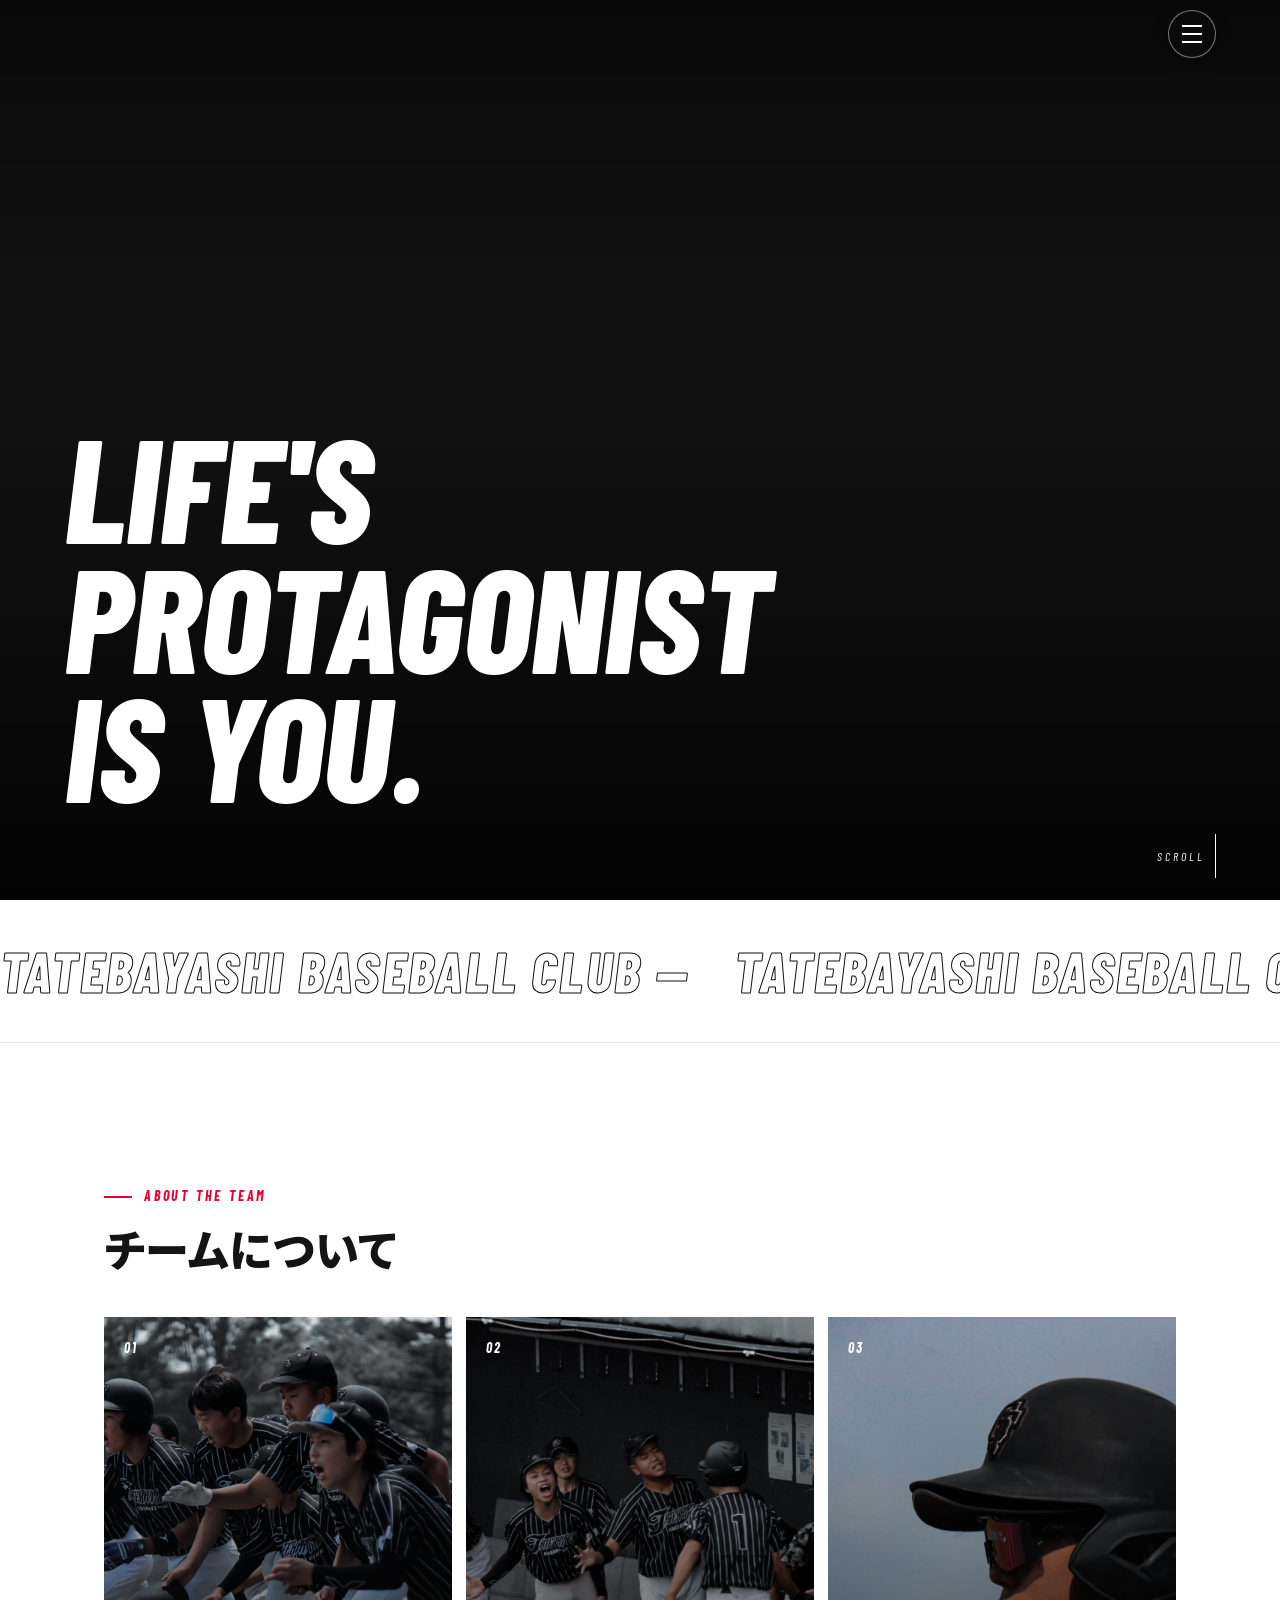
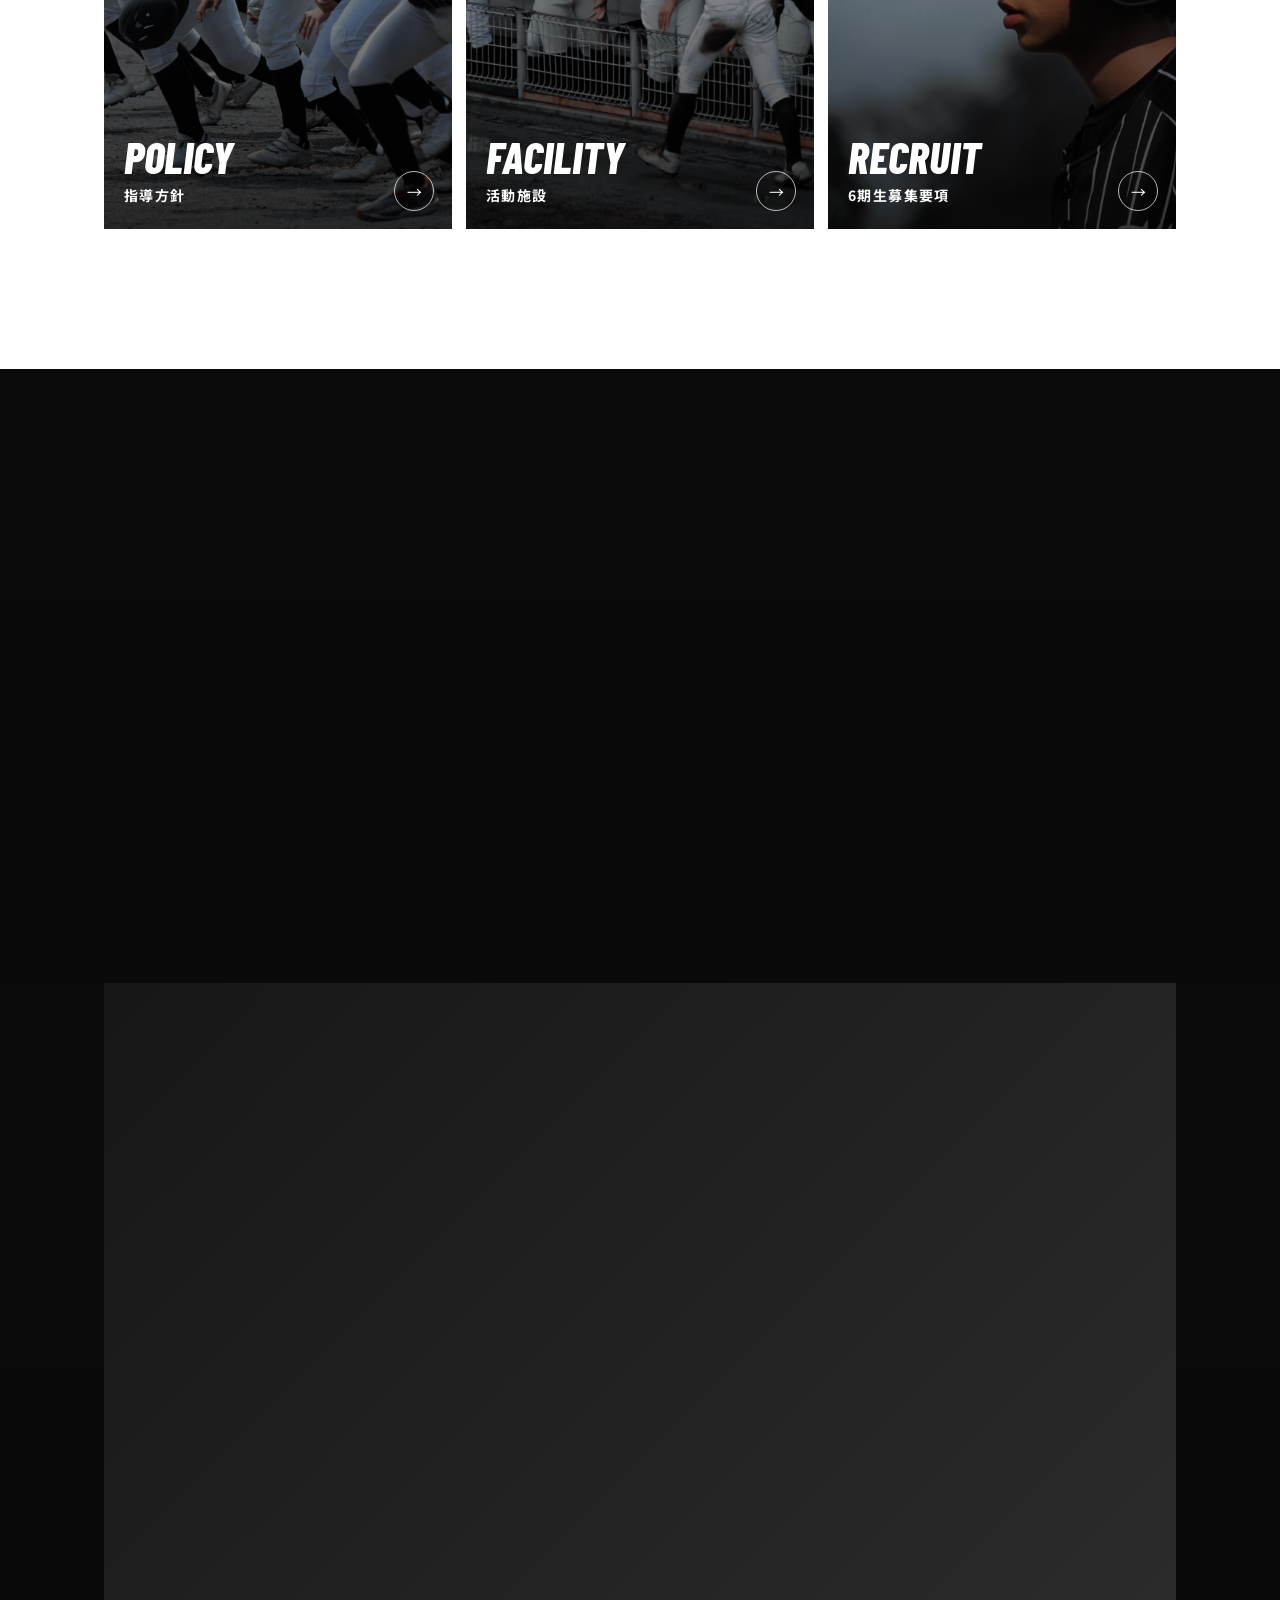
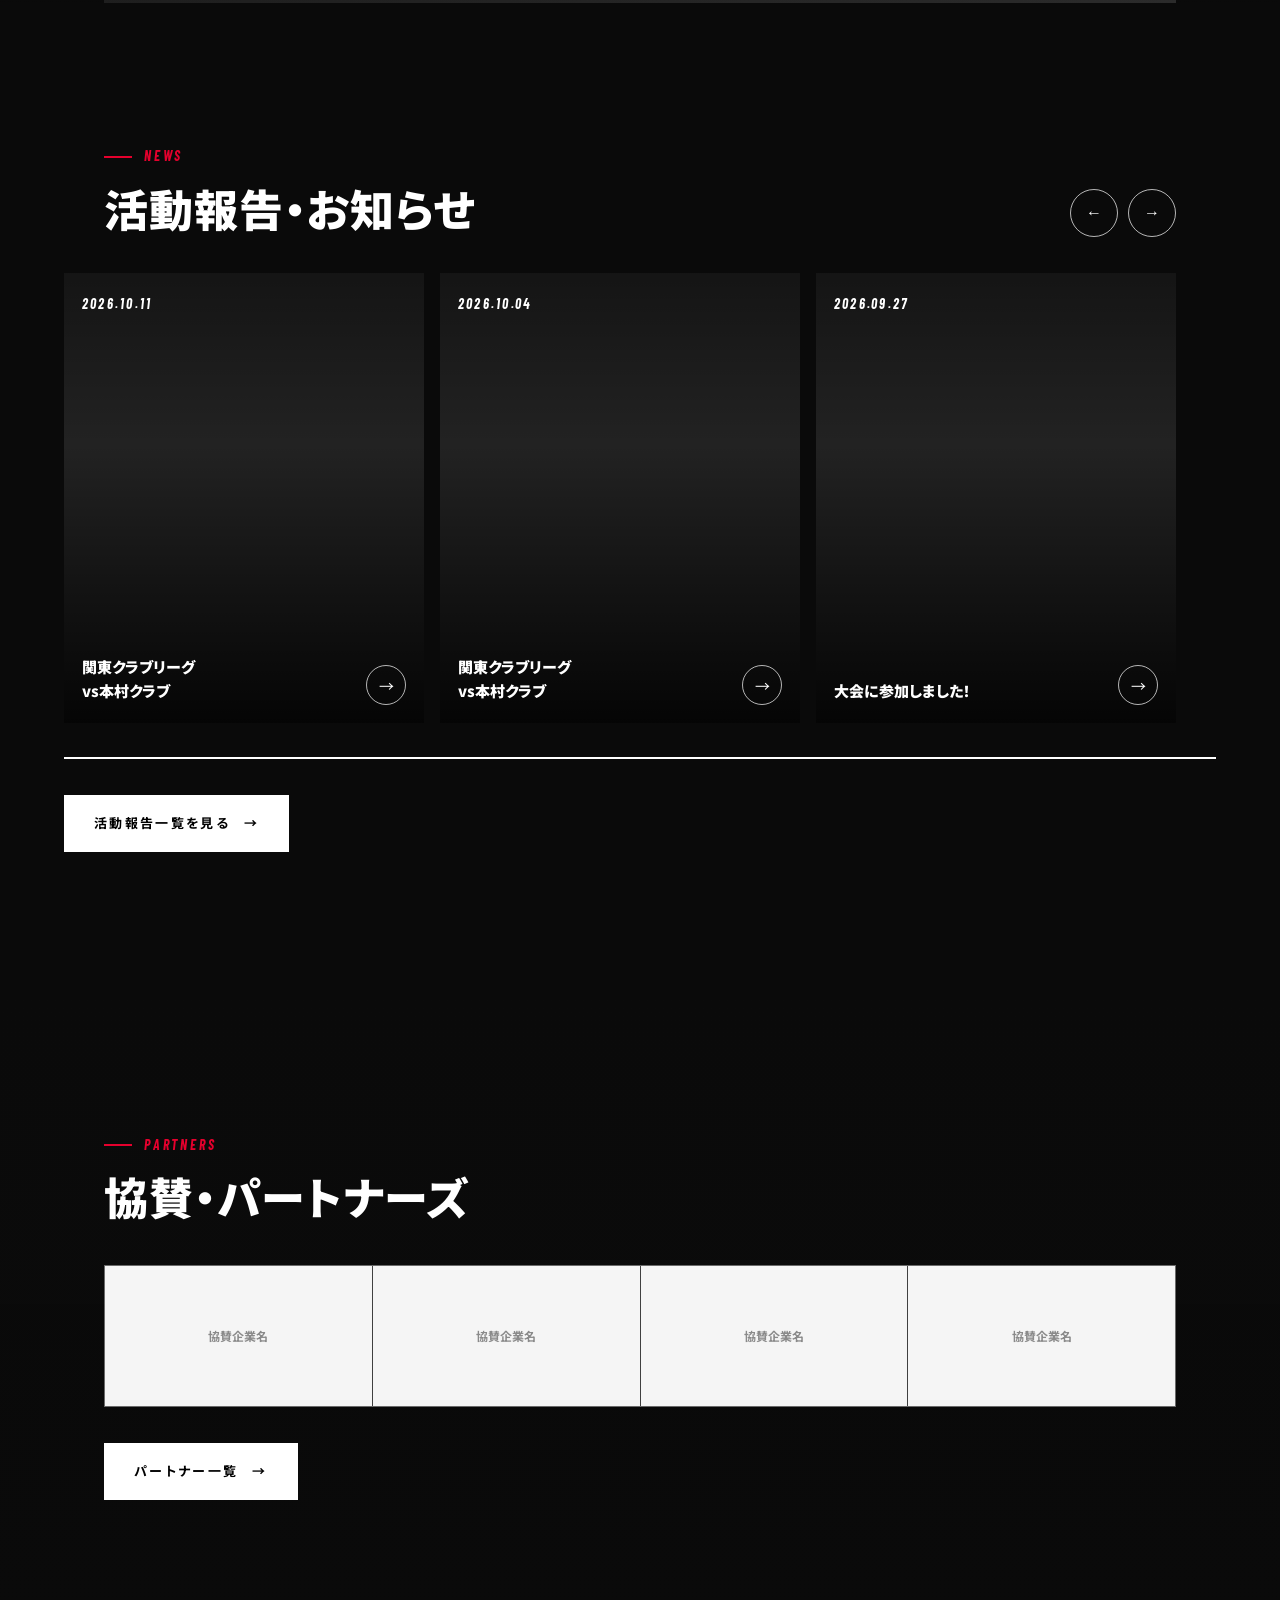
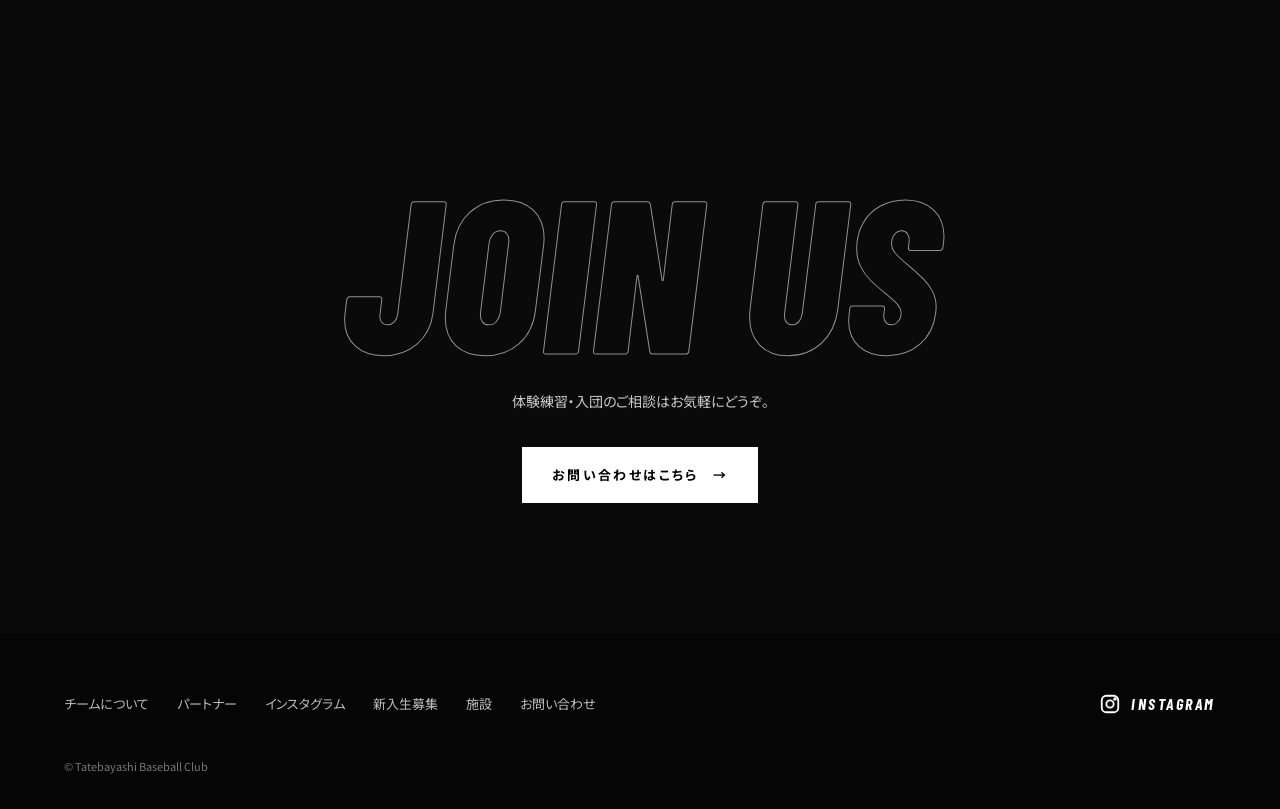
==== index.html @ 41e8b463 "Add files via upload" ====
<!DOCTYPE html>
<html lang="ja"><head><meta charset="UTF-8"><meta name="viewport" content="width=device-width, initial-scale=1, viewport-fit=cover">
<title>館林ベースボールクラブ | 中学軟式野球クラブチーム</title><meta name="theme-color" content="#0a0a0a">
<meta name="description" content="館林ベースボールクラブ公式サイト。野球を通じて、これからの人生の糧となる経験を。">
<script>document.documentElement.className='js'</script><link rel="stylesheet" href="style.css"></head>
<body class="top">
<section class="hero">
  <video autoplay muted loop playsinline preload="auto" poster="assets/hero-poster.jpg"><source src="assets/hero.mp4" type="video/mp4"></video>
  <img class="hero-logo" src="assets/logo-white.png" alt="館林ベースボールクラブ" onerror="this.remove()">
  <div class="hero-copy"><h2 class="en" aria-label="Life's protagonist is you."><span><i style="--i:0">Life's</i></span><span><i style="--i:1">Protagonist</i></span><span><i style="--i:2">is you.</i></span></h2></div>
  <div class="scroll" aria-hidden="true">SCROLL</div>
</section>
<div class="marquee" aria-hidden="true"><div><span>Tatebayashi Baseball Club —</span><span>Tatebayashi Baseball Club —</span><span>Tatebayashi Baseball Club —</span><span>Tatebayashi Baseball Club —</span></div></div>

<section id="about" class="about"><div class="wrap">
  <div class="rv"><span class="eyebrow">About the team</span><h2 class="h2">チームについて</h2></div>
  <div class="cards3">
    <a class="tile rv" href="policy.html"><img src="assets/about-policy.jpg" alt="" onerror="this.remove()"><span class="no">01</span><span class="tx"><b>Policy</b><span>指導方針</span></span><span class="go"></span></a>
    <a class="tile rv" href="facility.html"><img src="assets/about-facility.jpg" alt="" onerror="this.remove()"><span class="no">02</span><span class="tx"><b>Facility</b><span>活動施設</span></span><span class="go"></span></a>
    <a class="tile rv" href="recruit.html"><img src="assets/about-recruit.jpg" alt="" onerror="this.remove()"><span class="no">03</span><span class="tx"><b>Recruit</b><span>6期生募集要項</span></span><span class="go"></span></a>
  </div>
</div></section>

<section class="message"><div class="wrap">
  <span class="eyebrow rv">Philosophy</span>
  <div class="cols">
    <div class="rv"><h1>人生の主人公は君だ</h1><h2>野球を通じて、これからの<br>人生の糧となる経験を。</h2></div>
    <div class="rv">
      <p>館林ベースボールクラブが大切にしているのは、野球の技術や勝敗だけではありません。</p>
      <p>仲間と挑戦すること。自分で考え、選択すること。好きなことに夢中になること。そして、自分の選択に責任を持ち、行動すること。</p>
      <p>私たちは、野球を通じて得られる一つひとつの経験が、選手たちのこれからの人生を支える力になると考えています。</p>
    </div>
  </div>
  <div class="photo rv"><img src="assets/message.jpg" alt="" onerror="this.remove()"></div>
</div></section>

<section id="news" class="news">
  <div class="wrap"><div class="news-top rv"><div><span class="eyebrow">News</span><h2 class="h2">活動報告・お知らせ</h2></div>
  <div class="arrows"><button class="prev" aria-label="前へ">←</button><button class="next" aria-label="次へ">→</button></div></div></div>
  <ul id="news-list" class="rail" data-limit="8"><li class="loading">読み込み中…</li></ul>
  <div class="progress"><i></i></div>
  <div class="more"><a class="btn white" href="news.html">活動報告一覧を見る</a></div>
</section>

<section id="partners" class="partners"><div class="wrap">
  <div class="rv"><span class="eyebrow">Partners</span><h2 class="h2">協賛・パートナーズ</h2></div>
  <ul id="partner-list" class="plist"></ul>
  <div class="more" style="margin-left:0"><a class="btn white" href="partner.html">パートナー一覧</a></div>
</div></section>

<section class="cta"><div class="big rv" aria-hidden="true">Join us</div><p class="rv">体験練習・入団のご相談はお気軽にどうぞ。</p><a class="btn white rv" data-contact target="_blank" rel="noopener" href="#">お問い合わせはこちら</a></section>
<script src="script.js"></script>
</body></html>
---- style.css ----
/* ===== フォント設定（ここを書き換えるとサイト全体が変わります） =====
   1) https://fonts.google.com で好きなフォントを選び、@import のURLを差し替える
   2) --font-display＝英字・数字の見出し / --font-head＝日本語見出し / --font-body＝本文 */
@import url("https://fonts.googleapis.com/css2?family=Barlow+Condensed:ital,wght@0,600;1,700;1,800&family=Noto+Sans+JP:wght@400;500;700;900&display=swap");
:root{
  --font-display:"Barlow Condensed","Noto Sans JP",sans-serif;
  --font-head:"Noto Sans JP",sans-serif;
  --font-body:"Noto Sans JP",sans-serif;
  --black:#0a0a0a;--ink:#141414;--mute:#8a8a8a;--paper:#f4f4f2;--white:#fff;--accent:#e5002d;
  --ease:cubic-bezier(.2,.7,.2,1);--pad:clamp(20px,5vw,72px);--max:1200px;
}
*{box-sizing:border-box;margin:0;padding:0}
html{scroll-behavior:smooth;scroll-padding-top:72px;-webkit-text-size-adjust:100%}
body{font-family:var(--font-body);color:var(--ink);background:var(--white);line-height:1.9;font-feature-settings:"palt";overflow-x:hidden}
a{color:inherit;text-decoration:none}ul{list-style:none}img{display:block;max-width:100%}
.eyebrow{display:flex;align-items:center;gap:12px;font-family:var(--font-display);font-style:italic;font-weight:700;font-size:14px;letter-spacing:.2em;text-transform:uppercase;color:var(--accent)}
.eyebrow::before{content:"";width:28px;height:2px;background:currentColor}
.h2{font-family:var(--font-head);font-weight:900;font-size:clamp(26px,4vw,44px);line-height:1.3;letter-spacing:.02em;margin-top:10px}
.wrap{max-width:var(--max);margin:0 auto;padding:0 var(--pad)}

/* reveal */
.js .rv{opacity:0;transform:translateY(32px);transition:opacity .9s var(--ease),transform .9s var(--ease);transition-delay:var(--d,0s)}
.js .rv.in{opacity:1;transform:none}

/* header + burger（スマホでも必ず見える黒いボタン） */
.bar{position:fixed;inset:0 0 auto 0;z-index:50;display:flex;justify-content:space-between;align-items:center;padding:calc(10px + env(safe-area-inset-top)) max(var(--pad),env(safe-area-inset-right)) 10px max(var(--pad),env(safe-area-inset-left));transition:background .4s,backdrop-filter .4s}
.bar.scrolled,.sub .bar{background:rgba(10,10,10,.82);-webkit-backdrop-filter:blur(12px);backdrop-filter:blur(12px)}
.brand{font-family:var(--font-display);font-style:italic;font-weight:800;font-size:18px;letter-spacing:.06em;color:#fff;text-transform:uppercase;text-shadow:0 1px 10px rgba(0,0,0,.4)}
.burger{width:48px;height:48px;border-radius:50%;background:var(--black);border:1px solid rgba(255,255,255,.45);cursor:pointer;display:flex;flex-direction:column;justify-content:center;align-items:center;gap:6px;box-shadow:0 4px 16px rgba(0,0,0,.35)}
.burger span{display:block;width:20px;height:2px;background:#fff;transition:transform .35s var(--ease),opacity .2s}
.burger[aria-expanded=true] span:nth-child(1){transform:translateY(8px) rotate(45deg)}
.burger[aria-expanded=true] span:nth-child(2){opacity:0}
.burger[aria-expanded=true] span:nth-child(3){transform:translateY(-8px) rotate(-45deg)}
.menu{position:fixed;inset:0;z-index:40;background:var(--black);color:#fff;display:flex;flex-direction:column;justify-content:center;padding:90px var(--pad) 40px;visibility:hidden;opacity:0;clip-path:circle(0% at calc(100% - 48px) 40px);transition:clip-path .7s var(--ease),opacity .3s,visibility 0s .7s}
.menu.open{visibility:visible;opacity:1;clip-path:circle(150% at calc(100% - 48px) 40px);transition:clip-path .7s var(--ease),opacity .3s}
.menu ul{max-width:var(--max);width:100%;margin:0 auto}
.menu li{border-bottom:1px solid rgba(255,255,255,.14);opacity:0;transform:translateY(20px);transition:.5s var(--ease)}
.menu.open li{opacity:1;transform:none;transition-delay:calc(.25s + var(--i)*.05s)}
.menu a{display:flex;align-items:baseline;gap:18px;padding:clamp(10px,2vh,18px) 0}
.menu .n{font-family:var(--font-display);font-style:italic;font-size:13px;color:var(--accent);letter-spacing:.1em}
.menu .en{font-family:var(--font-display);font-style:italic;font-weight:800;font-size:clamp(34px,7vw,68px);line-height:1;text-transform:uppercase}
.menu .jp{font-size:13px;color:#aaa;margin-left:auto}
.menu a:hover .en{color:var(--accent)}

/* hero */
.hero{position:relative;height:100svh;min-height:520px;background:#111;overflow:hidden;color:#fff}
.hero video{position:absolute;inset:0;width:100%;height:100%;object-fit:cover;transform:scale(1.04);animation:settle 2.4s var(--ease) forwards}
@keyframes settle{to{transform:scale(1)}}
.hero::after{content:"";position:absolute;inset:0;background:linear-gradient(180deg,rgba(0,0,0,.5),transparent 28%,transparent 50%,rgba(0,0,0,.78))}
.hero-logo{position:absolute;z-index:2;left:50%;top:44%;transform:translate(-50%,-50%);width:clamp(70px,12vw,120px)}
.hero-copy{position:absolute;z-index:2;left:var(--pad);right:var(--pad);bottom:clamp(48px,10vh,96px)}
.hero-copy .en{display:block;font-family:var(--font-display);font-style:italic;font-weight:800;text-transform:uppercase;font-size:clamp(46px,11.5vw,170px);line-height:.88;letter-spacing:-.005em}
.hero-copy .en span{display:block;overflow:hidden}
.hero-copy .en i{display:block;font-style:inherit;transform:translateY(105%);animation:rise 1.1s var(--ease) forwards;animation-delay:calc(.3s + var(--i)*.12s)}
@keyframes rise{to{transform:none}}
.scroll{position:absolute;z-index:2;right:var(--pad);bottom:22px;font-family:var(--font-display);font-style:italic;font-size:12px;letter-spacing:.25em;display:flex;align-items:center;gap:10px}
.scroll::after{content:"";width:1px;height:44px;background:#fff;transform-origin:top;animation:line 2s var(--ease) infinite}
@keyframes line{0%{transform:scaleY(0)}60%{transform:scaleY(1)}100%{transform:scaleY(1);opacity:0}}

/* marquee */
.marquee{overflow:hidden;background:var(--white);border-bottom:1px solid #e6e6e6;padding:18px 0}
.marquee div{display:flex;width:max-content;animation:mq 30s linear infinite}
.marquee span{font-family:var(--font-display);font-style:italic;font-weight:800;font-size:clamp(30px,5vw,56px);text-transform:uppercase;letter-spacing:.04em;padding-right:.8em;color:transparent;-webkit-text-stroke:1px #111;white-space:nowrap}
@keyframes mq{to{transform:translateX(-50%)}}

/* about */
.about{padding:clamp(72px,11vw,140px) 0}
.cards3{display:grid;gap:14px;margin-top:40px}
.tile{position:relative;display:block;height:clamp(220px,58vw,320px);overflow:hidden;background:linear-gradient(135deg,#1b1b1b,#303030);color:#fff}
.tile img{position:absolute;inset:0;width:100%;height:100%;object-fit:cover;transition:transform 1s var(--ease)}
.tile::after{content:"";position:absolute;inset:0;background:linear-gradient(180deg,rgba(0,0,0,.15),rgba(0,0,0,.75))}
.tile:hover img{transform:scale(1.07)}
.tile .no{position:absolute;z-index:1;top:18px;left:20px;font-family:var(--font-display);font-style:italic;font-weight:700;letter-spacing:.14em;font-size:14px}
.tile .tx{position:absolute;z-index:1;left:20px;right:70px;bottom:20px}
.tile .tx b{display:block;font-family:var(--font-display);font-style:italic;font-weight:800;font-size:clamp(30px,4vw,44px);line-height:1;text-transform:uppercase}
.tile .tx span{font-weight:700;font-size:14px;letter-spacing:.1em}
.tile .go,.card .go{position:absolute;z-index:1;right:18px;bottom:18px;width:40px;height:40px;border:1px solid rgba(255,255,255,.7);border-radius:50%;display:grid;place-items:center;transition:.4s var(--ease)}
.tile .go::after,.card .go::after{content:"→";font-size:15px;line-height:1}
.tile:hover .go,.card:hover .go{background:#fff;color:#000}
@media(min-width:800px){.cards3{grid-template-columns:repeat(3,1fr)}.tile{height:clamp(380px,40vw,520px)}}

/* message */
.message{background:var(--black);color:#fff;padding:clamp(72px,11vw,140px) 0 0}
.message .cols{display:grid;gap:36px;margin-top:20px}
.message h1{font-family:var(--font-head);font-weight:900;font-size:clamp(36px,7.4vw,92px);line-height:1.18;letter-spacing:.02em}
.message h2{font-weight:900;font-size:clamp(17px,2.2vw,24px);line-height:1.8;margin-top:24px}
.message p{font-size:14px;color:#c9c9c9;margin-bottom:18px;line-height:2.1}
.message .photo{margin-top:clamp(48px,8vw,100px);height:clamp(240px,50vw,620px);background:linear-gradient(135deg,#171717,#2b2b2b);overflow:hidden;position:relative}
.message .photo img{width:100%;height:100%;object-fit:cover}
@media(min-width:900px){.message .cols{grid-template-columns:1.2fr 1fr;gap:80px;align-items:end}}

/* news rail */
.news{padding:clamp(72px,11vw,140px) 0;background:var(--paper)}
.news-top{display:flex;justify-content:space-between;align-items:flex-end;gap:20px;margin-bottom:36px}
.arrows{display:flex;gap:10px}
.arrows button{width:48px;height:48px;border-radius:50%;border:1px solid #111;background:transparent;cursor:pointer;font-size:16px;transition:.3s}
.arrows button:hover{background:#111;color:#fff}
.rail{display:flex;gap:16px;overflow-x:auto;scroll-snap-type:x mandatory;padding:0 var(--pad) 6px;scroll-padding-left:var(--pad);scrollbar-width:none;-webkit-overflow-scrolling:touch}
.rail::-webkit-scrollbar{display:none}
.rail>li{flex:0 0 clamp(250px,74vw,360px);scroll-snap-align:start}
.card{position:relative;display:block;aspect-ratio:4/5;overflow:hidden;color:#fff;background:#222}
.thumb{position:absolute;inset:0;background:linear-gradient(135deg,#1d1d1d,#363636) center/cover;transition:transform 1s var(--ease)}
.card:hover .thumb{transform:scale(1.06)}
.shade{position:absolute;inset:0;background:linear-gradient(180deg,rgba(0,0,0,.4),transparent 38%,rgba(0,0,0,.85))}
.card time{position:absolute;top:18px;left:18px;font-family:var(--font-display);font-style:italic;font-weight:700;letter-spacing:.16em;font-size:14px}
.card .ttl{position:absolute;left:18px;right:70px;bottom:20px;font-weight:900;font-size:15px;line-height:1.6}
.progress{height:2px;background:#d4d4d0;margin:28px var(--pad) 0}
.progress i{display:block;height:100%;width:20%;background:var(--ink);transition:width .15s}
.more{display:flex;margin:36px var(--pad) 0}
.btn{display:inline-flex;align-items:center;gap:14px;background:var(--black);color:#fff;padding:16px 30px;font-weight:700;font-size:13px;letter-spacing:.18em;transition:.4s var(--ease)}
.btn::after{content:"→";transition:transform .4s var(--ease)}
.btn:hover{background:var(--accent)}.btn:hover::after{transform:translateX(6px)}
.btn.white{background:#fff;color:#000}.btn.white:hover{background:var(--accent);color:#fff}
.grid{display:grid;grid-template-columns:repeat(auto-fill,minmax(250px,1fr));gap:16px}

/* partners */
.partners{padding:clamp(72px,11vw,140px) 0;background:#fff}
.plist{display:grid;grid-template-columns:repeat(2,1fr);gap:1px;background:#e6e6e6;border:1px solid #e6e6e6;margin-top:40px}
.plist li{background:#fff}
.plist a,.plist div{display:flex;align-items:center;justify-content:center;height:clamp(90px,18vw,140px);padding:18px;font-weight:700;font-size:12px;color:var(--mute);text-align:center}
.plist img{max-height:60%;max-width:80%;object-fit:contain;filter:grayscale(1);opacity:.75;transition:.4s}
.plist a:hover img{filter:none;opacity:1}
@media(min-width:800px){.plist{grid-template-columns:repeat(4,1fr)}}

/* contact + footer */
.cta{background:var(--black);color:#fff;text-align:center;padding:clamp(72px,11vw,130px) var(--pad);overflow:hidden}
.cta .big{font-family:var(--font-display);font-style:italic;font-weight:800;text-transform:uppercase;font-size:clamp(64px,17vw,230px);line-height:.9;color:transparent;-webkit-text-stroke:1px rgba(255,255,255,.55)}
.cta p{margin:22px 0 32px;font-size:14px;color:#c9c9c9}
footer{background:#050505;color:#fff;padding:56px var(--pad) calc(32px + env(safe-area-inset-bottom))}
.f-in{max-width:var(--max);margin:0 auto;display:grid;gap:36px}
.f-in ul{display:flex;flex-wrap:wrap;gap:10px 28px;font-size:13px;color:#bbb}
.f-in a:hover{color:#fff}
.insta{display:inline-flex;align-items:center;gap:10px;font-family:var(--font-display);font-style:italic;font-weight:700;letter-spacing:.16em;font-size:16px}
footer small{display:block;max-width:var(--max);margin:36px auto 0;font-size:11px;color:#777}
@media(min-width:800px){.f-in{grid-template-columns:1fr auto;align-items:center}}

/* sub pages */
.phero{position:relative;background:var(--black);color:#fff;padding:calc(130px + env(safe-area-inset-top)) var(--pad) clamp(48px,8vw,90px);overflow:hidden}
.phero .in{max-width:var(--max);margin:0 auto;position:relative;z-index:1}
.phero h1{font-family:var(--font-head);font-weight:900;font-size:clamp(30px,6vw,68px);line-height:1.25;margin-top:12px}
.phero time{display:block;margin-top:14px;font-family:var(--font-display);font-style:italic;font-weight:700;letter-spacing:.16em;color:#aaa}
.bigword{position:absolute;right:-2%;bottom:-.18em;font-family:var(--font-display);font-style:italic;font-weight:800;text-transform:uppercase;font-size:clamp(90px,24vw,300px);line-height:1;color:transparent;-webkit-text-stroke:1px rgba(255,255,255,.16);white-space:nowrap;pointer-events:none}
.content{max-width:960px;margin:0 auto;padding:clamp(48px,8vw,100px) var(--pad)}
.content .photo{width:100%;aspect-ratio:16/9;object-fit:cover;background:linear-gradient(135deg,#1b1b1b,#333);margin-bottom:48px}
.content p{font-size:15px;line-height:2.1;margin-bottom:18px}
.content h2{font-family:var(--font-head);font-weight:900;font-size:clamp(20px,2.6vw,28px);margin:56px 0 14px;padding-bottom:14px;border-bottom:2px solid var(--ink)}
.spec{border-top:1px solid #ddd}
.spec div{display:grid;gap:4px;padding:22px 0;border-bottom:1px solid #ddd}
.spec dt{font-family:var(--font-display);font-style:italic;font-weight:700;letter-spacing:.16em;font-size:14px;color:var(--accent);text-transform:uppercase}
.spec dd{font-size:15px;font-weight:500}
@media(min-width:700px){.spec div{grid-template-columns:200px 1fr;gap:24px}}
.content .btn{margin-top:40px}
.pnav{background:var(--paper);padding:0}
.pnav a{display:block;max-width:var(--max);margin:0 auto;padding:44px var(--pad);transition:.4s}
.pnav a:hover{background:var(--black);color:#fff}
.pnav small{display:block;font-family:var(--font-display);font-style:italic;font-weight:700;letter-spacing:.2em;color:var(--accent)}
.pnav b{display:block;font-family:var(--font-head);font-weight:900;font-size:clamp(22px,4vw,40px);margin-top:4px}
.loading{padding:30px var(--pad);color:var(--mute);font-size:13px}
a:focus-visible,button:focus-visible{outline:3px solid var(--accent);outline-offset:3px}
@media(prefers-reduced-motion:reduce){html{scroll-behavior:auto}*{animation:none!important;transition:none!important}.js .rv{opacity:1;transform:none}.hero-copy .en i{transform:none}}

/* ===== 背景画像（assets/bg-○○.jpg を入れると表示。無いときは黒） ===== */
.message{background:linear-gradient(rgba(10,10,10,.72),rgba(10,10,10,.88)),url(assets/bg-message.jpg) center/cover no-repeat,var(--black)}
.news{background:linear-gradient(rgba(10,10,10,.78),rgba(10,10,10,.9)),url(assets/bg-news.jpg) center/cover no-repeat,var(--black);color:#fff}
.news .arrows button{border-color:rgba(255,255,255,.7);color:#fff}
.news .arrows button:hover{background:#fff;color:#000}
.news .progress{background:rgba(255,255,255,.25)}.news .progress i{background:#fff}
.news .loading{color:#bbb}
.partners{background:linear-gradient(rgba(10,10,10,.8),rgba(10,10,10,.9)),url(assets/bg-partners.jpg) center/cover no-repeat,var(--black);color:#fff}
.partners .plist{background:rgba(255,255,255,.22);border-color:rgba(255,255,255,.22)}
.partners .plist li{background:rgba(255,255,255,.95)}
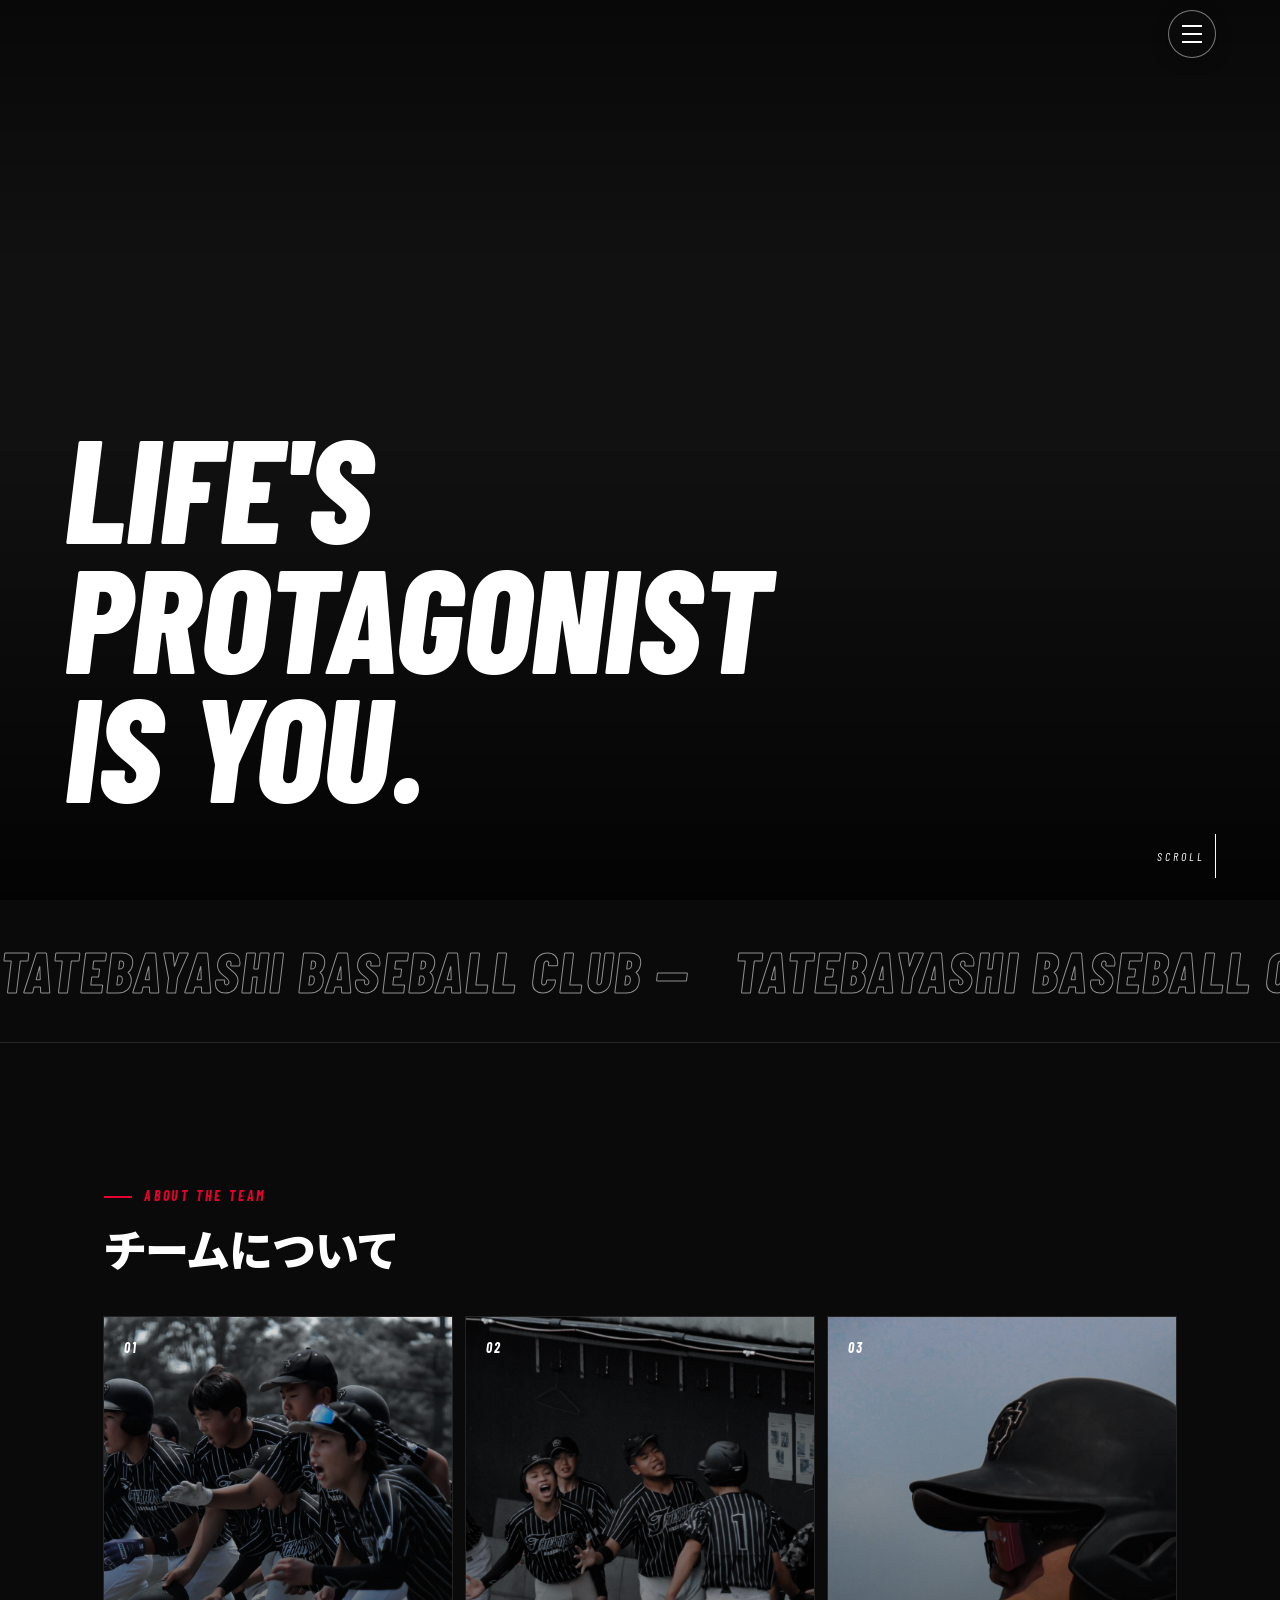
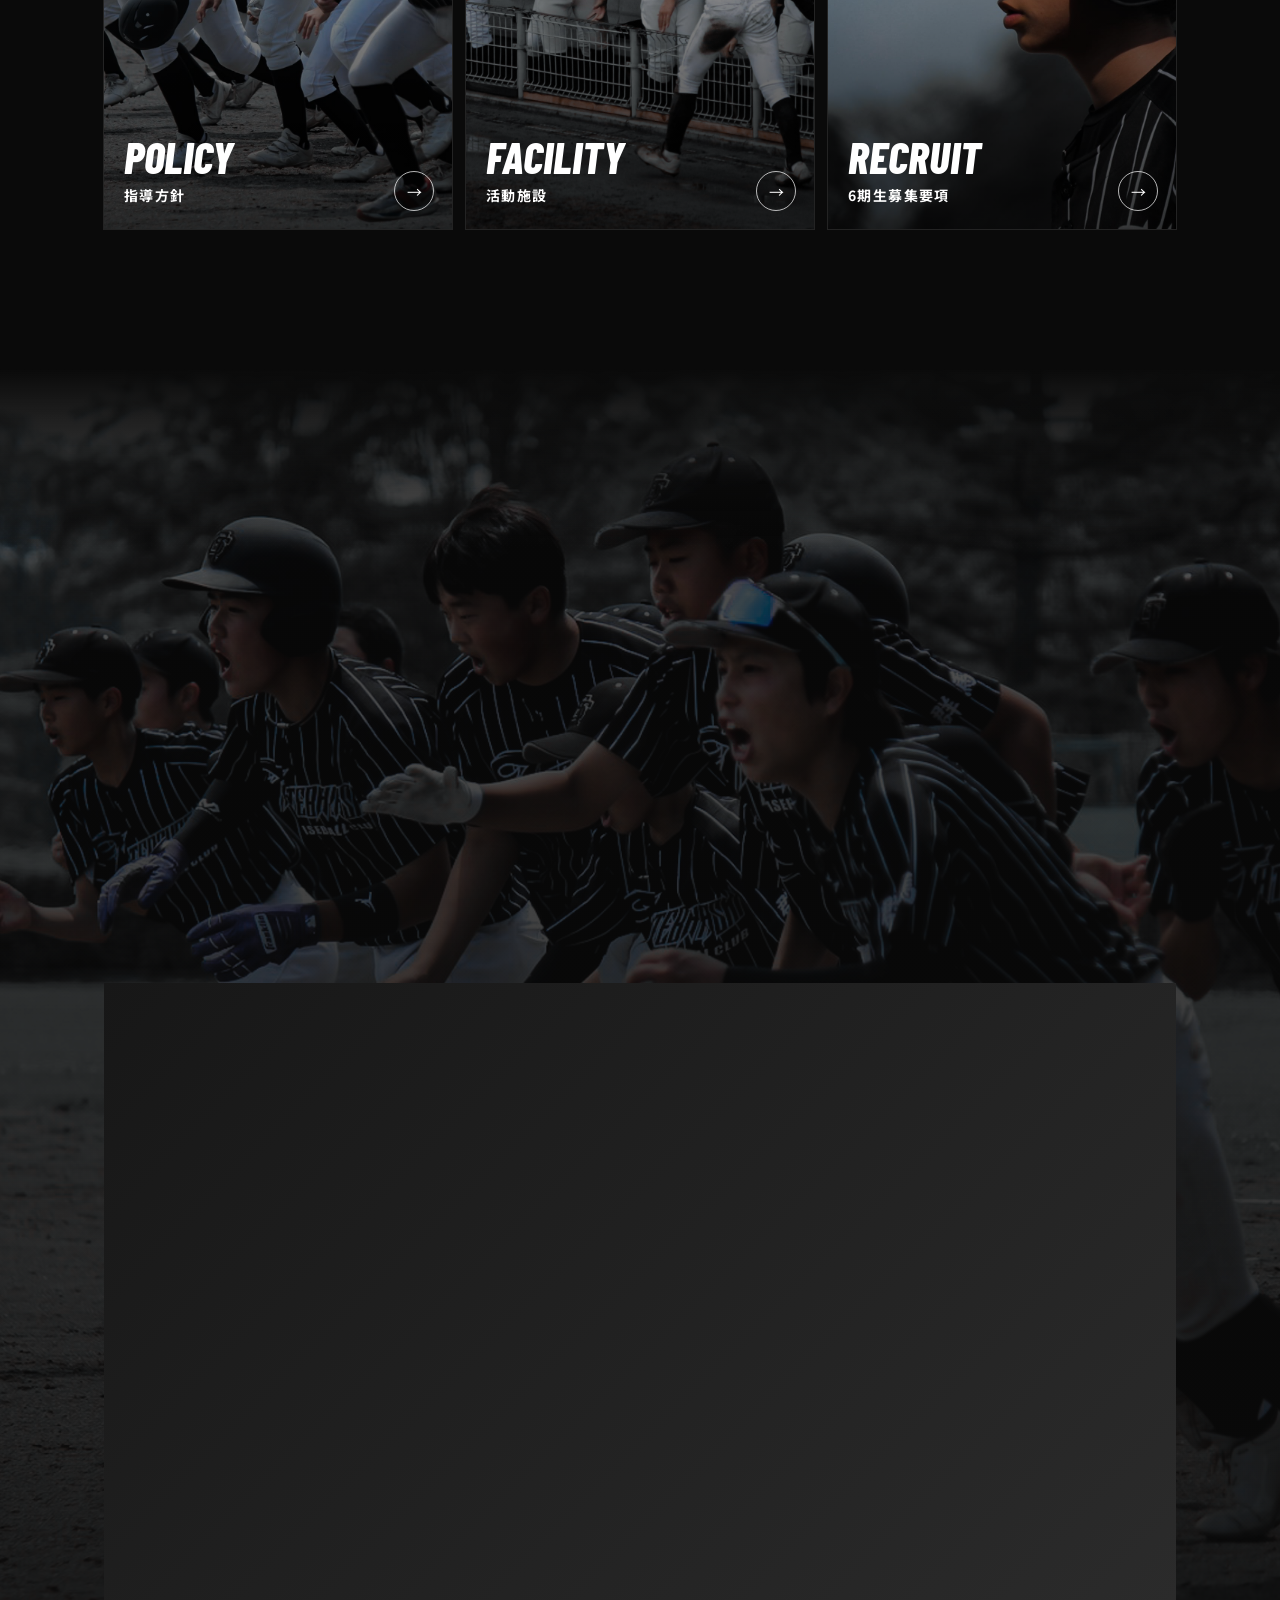
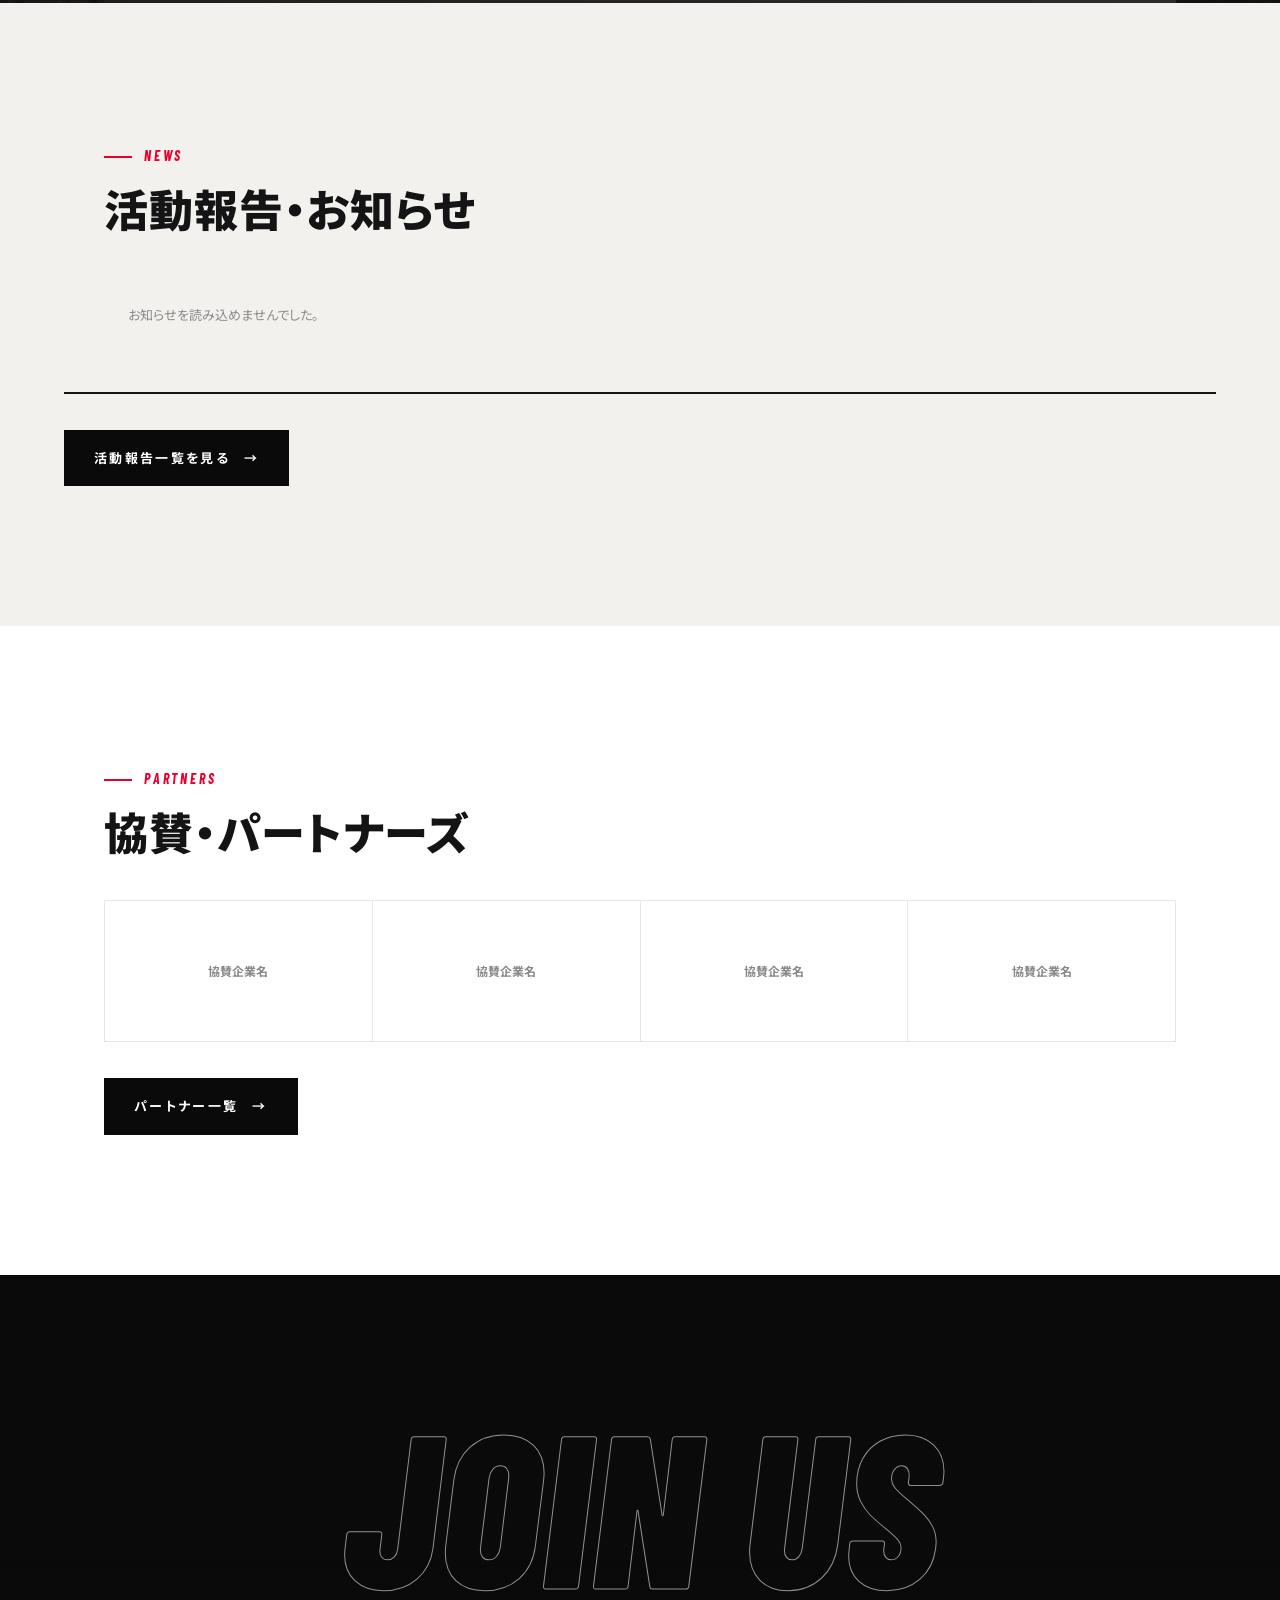
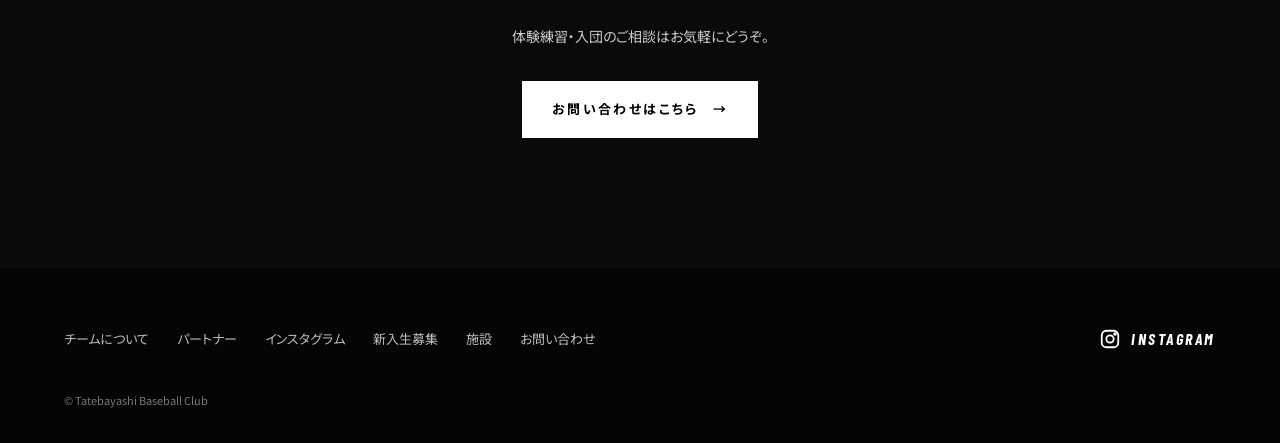
==== commit 4f17f469: "Add files via upload" ====
--- a/index.html
+++ b/index.html
@@ -36,16 +36,16 @@
 
 <section id="news" class="news">
   <div class="wrap"><div class="news-top rv"><div><span class="eyebrow">News</span><h2 class="h2">活動報告・お知らせ</h2></div>
-  <div class="arrows"><button class="prev" aria-label="前へ">←</button><button class="next" aria-label="次へ">→</button></div></div></div>
+  </div></div>
   <ul id="news-list" class="rail" data-limit="8"><li class="loading">読み込み中…</li></ul>
   <div class="progress"><i></i></div>
-  <div class="more"><a class="btn white" href="news.html">活動報告一覧を見る</a></div>
+  <div class="more"><a class="btn" href="news.html">活動報告一覧を見る</a></div>
 </section>
 
 <section id="partners" class="partners"><div class="wrap">
   <div class="rv"><span class="eyebrow">Partners</span><h2 class="h2">協賛・パートナーズ</h2></div>
   <ul id="partner-list" class="plist"></ul>
-  <div class="more" style="margin-left:0"><a class="btn white" href="partner.html">パートナー一覧</a></div>
+  <div class="more" style="margin-left:0"><a class="btn" href="partner.html">パートナー一覧</a></div>
 </div></section>
 
 <section class="cta"><div class="big rv" aria-hidden="true">Join us</div><p class="rv">体験練習・入団のご相談はお気軽にどうぞ。</p><a class="btn white rv" data-contact target="_blank" rel="noopener" href="#">お問い合わせはこちら</a></section>
--- a/style.css
+++ b/style.css
@@ -159,13 +159,14 @@
 a:focus-visible,button:focus-visible{outline:3px solid var(--accent);outline-offset:3px}
 @media(prefers-reduced-motion:reduce){html{scroll-behavior:auto}*{animation:none!important;transition:none!important}.js .rv{opacity:1;transform:none}.hero-copy .en i{transform:none}}
 
-/* ===== 背景画像（assets/bg-○○.jpg を入れると表示。無いときは黒） ===== */
-.message{background:linear-gradient(rgba(10,10,10,.72),rgba(10,10,10,.88)),url(assets/bg-message.jpg) center/cover no-repeat,var(--black)}
-.news{background:linear-gradient(rgba(10,10,10,.78),rgba(10,10,10,.9)),url(assets/bg-news.jpg) center/cover no-repeat,var(--black);color:#fff}
-.news .arrows button{border-color:rgba(255,255,255,.7);color:#fff}
-.news .arrows button:hover{background:#fff;color:#000}
-.news .progress{background:rgba(255,255,255,.25)}.news .progress i{background:#fff}
-.news .loading{color:#bbb}
-.partners{background:linear-gradient(rgba(10,10,10,.8),rgba(10,10,10,.9)),url(assets/bg-partners.jpg) center/cover no-repeat,var(--black);color:#fff}
-.partners .plist{background:rgba(255,255,255,.22);border-color:rgba(255,255,255,.22)}
-.partners .plist li{background:rgba(255,255,255,.95)}
+/* ===== セクション背景（上=黒 → 中=明るい → 最後=黒 のリズム） =====
+   ヒーロー/帯/チーム = 黒 / 人生の主人公 = 写真+黒膜 / お知らせ = 温かいグレー / パートナー = 白 / お問い合わせ = 黒(写真任意)
+   写真を入れる場所：assets/bg-message.jpg（必須級）・assets/bg-cta.jpg（任意） */
+.marquee{background:var(--black);border-bottom:1px solid rgba(255,255,255,.12)}
+.marquee span{-webkit-text-stroke:1px rgba(255,255,255,.55)}
+.about{background:var(--black);color:#fff}
+.about .tile{outline:1px solid rgba(255,255,255,.1)}
+.message{background:linear-gradient(var(--black),rgba(10,10,10,0) 180px),linear-gradient(rgba(10,10,10,.68),rgba(10,10,10,.9)),url(assets/bg-message.jpg) center/cover no-repeat,var(--black)}
+.news{background:#f2f1ee}
+.partners{background:#fff}
+.cta{background:linear-gradient(rgba(10,10,10,.8),rgba(10,10,10,.9)),url(assets/bg-cta.jpg) center/cover no-repeat,var(--black)}
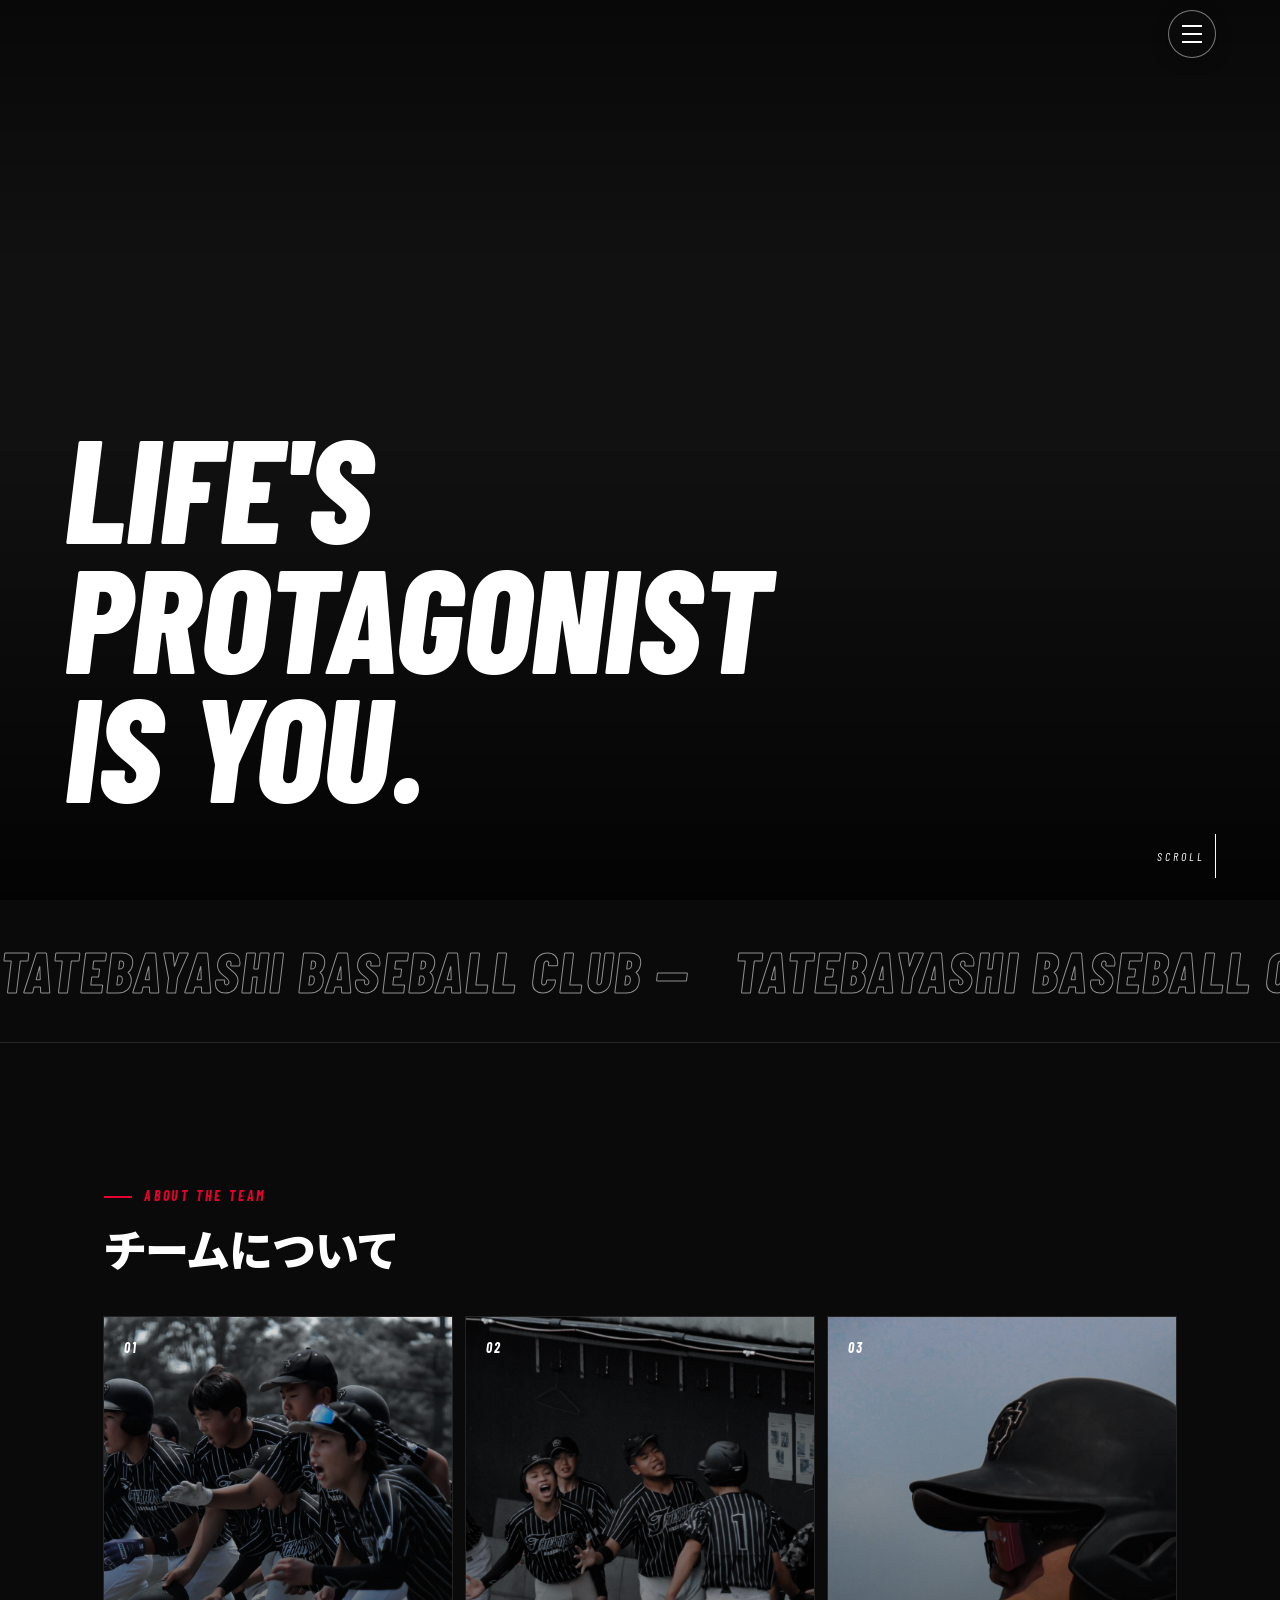
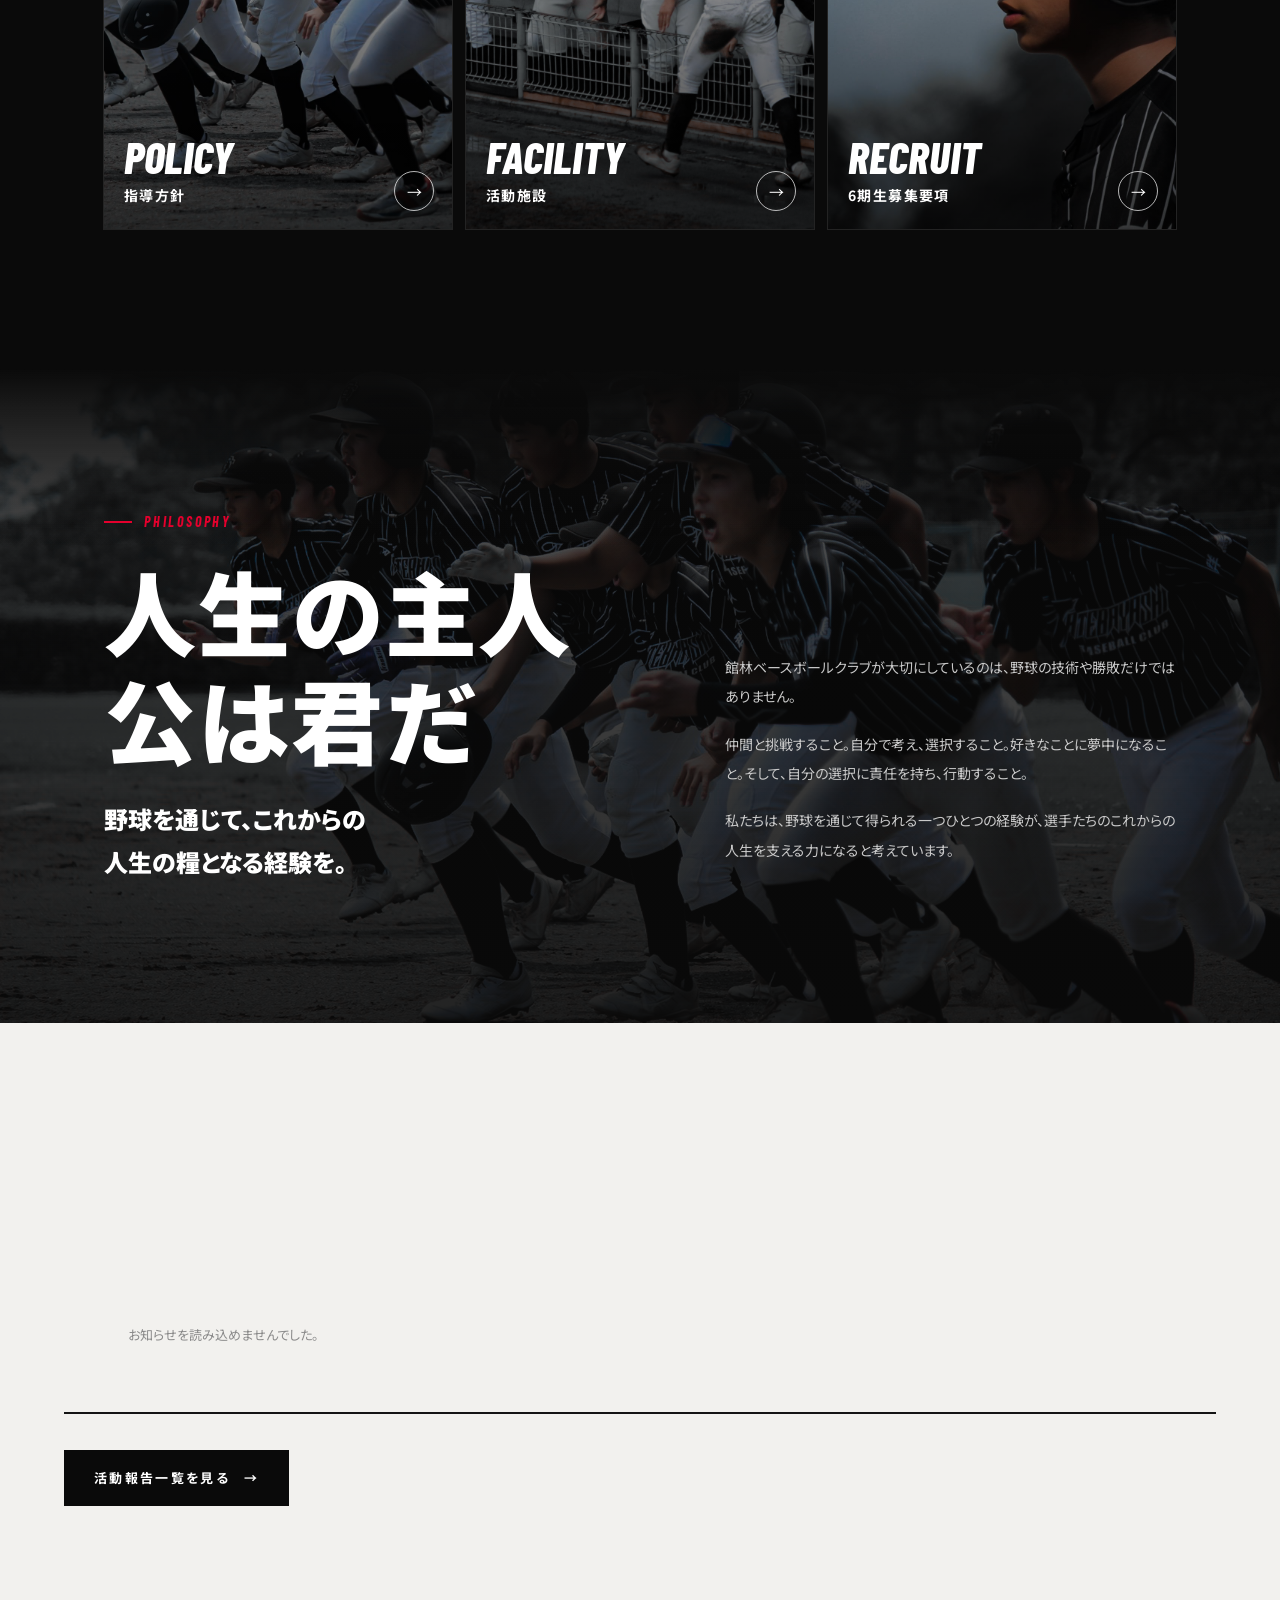
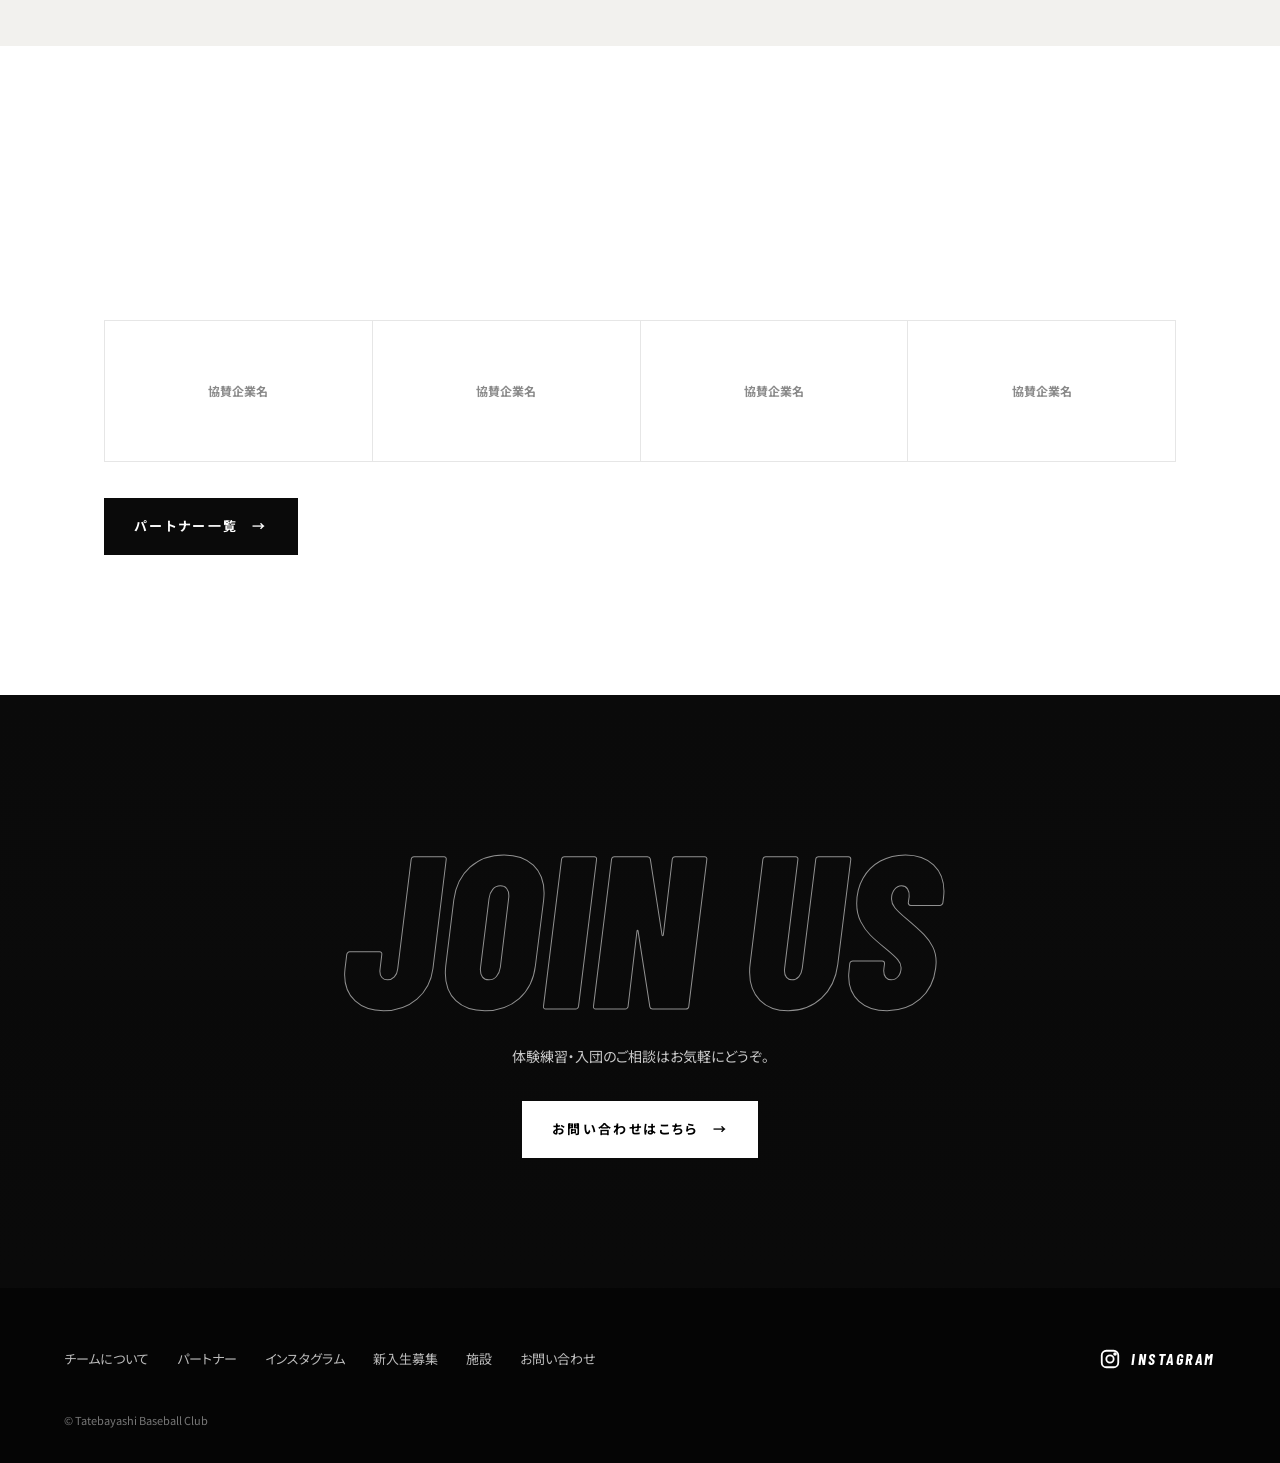
==== commit f84a013f: "Add files via upload" ====
--- a/index.html
+++ b/index.html
@@ -31,7 +31,6 @@
       <p>私たちは、野球を通じて得られる一つひとつの経験が、選手たちのこれからの人生を支える力になると考えています。</p>
     </div>
   </div>
-  <div class="photo rv"><img src="assets/message.jpg" alt="" onerror="this.remove()"></div>
 </div></section>
 
 <section id="news" class="news">
--- a/style.css
+++ b/style.css
@@ -170,3 +170,8 @@
 .news{background:#f2f1ee}
 .partners{background:#fff}
 .cta{background:linear-gradient(rgba(10,10,10,.8),rgba(10,10,10,.9)),url(assets/bg-cta.jpg) center/cover no-repeat,var(--black)}
+
+/* TOPでは、スクロール時にヘッダーの黒い帯を出さない（3本線ボタンだけ残す） */
+.top .bar.scrolled{background:none;-webkit-backdrop-filter:none;backdrop-filter:none}
+/* 下の写真を撤去した分の余白 */
+.message{padding-bottom:clamp(72px,11vw,140px)}
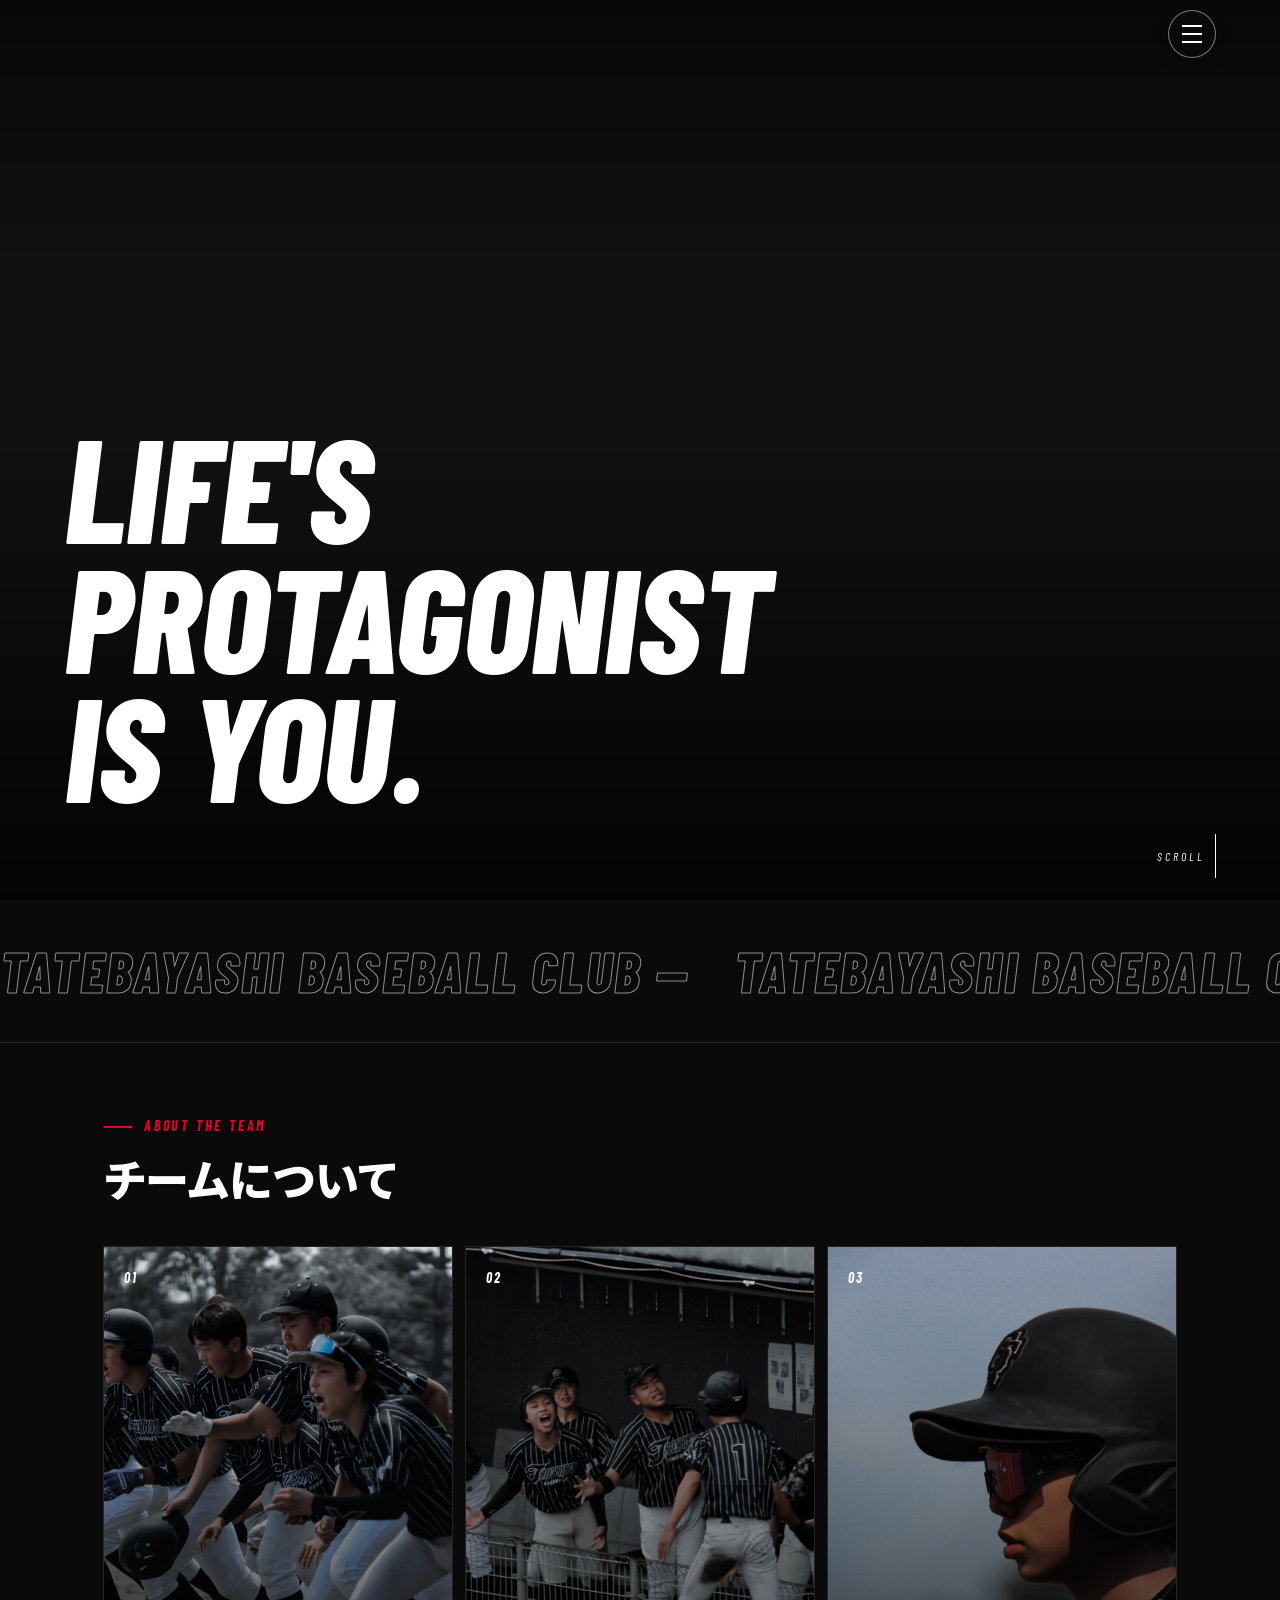
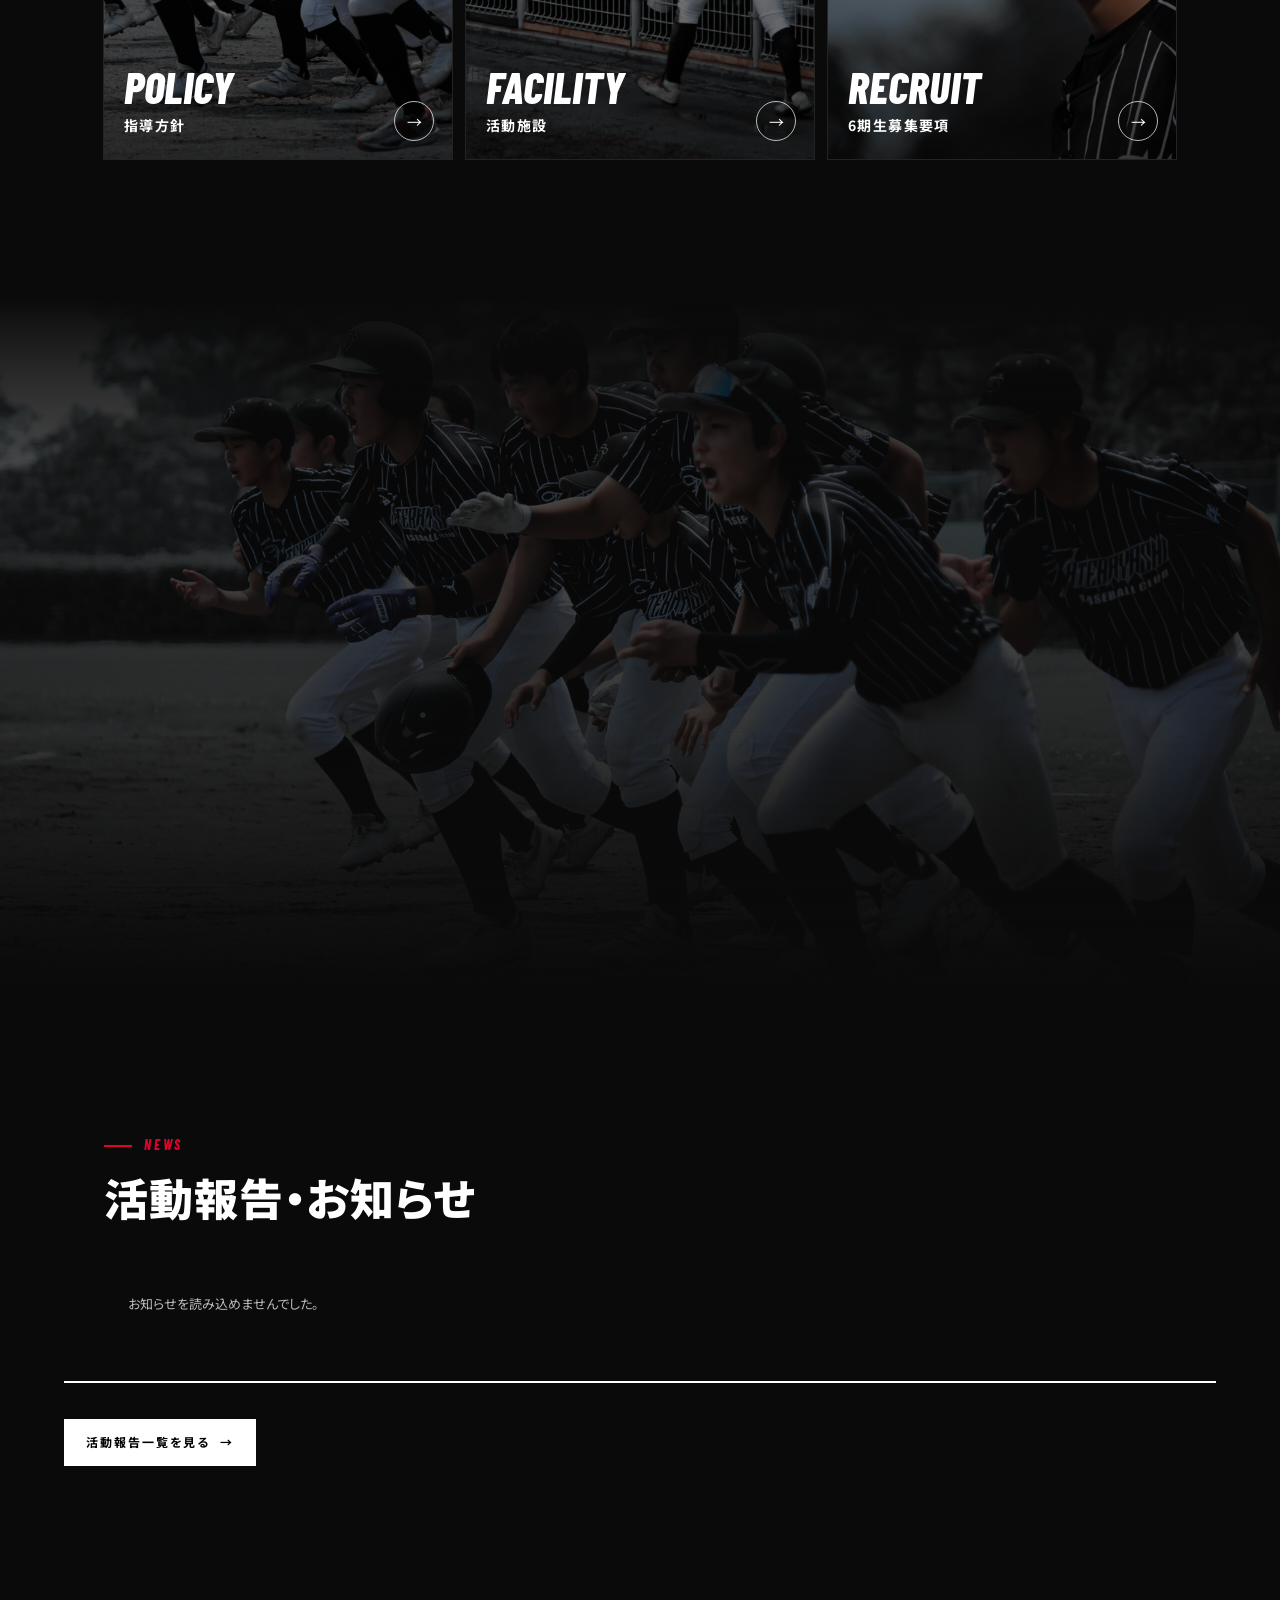
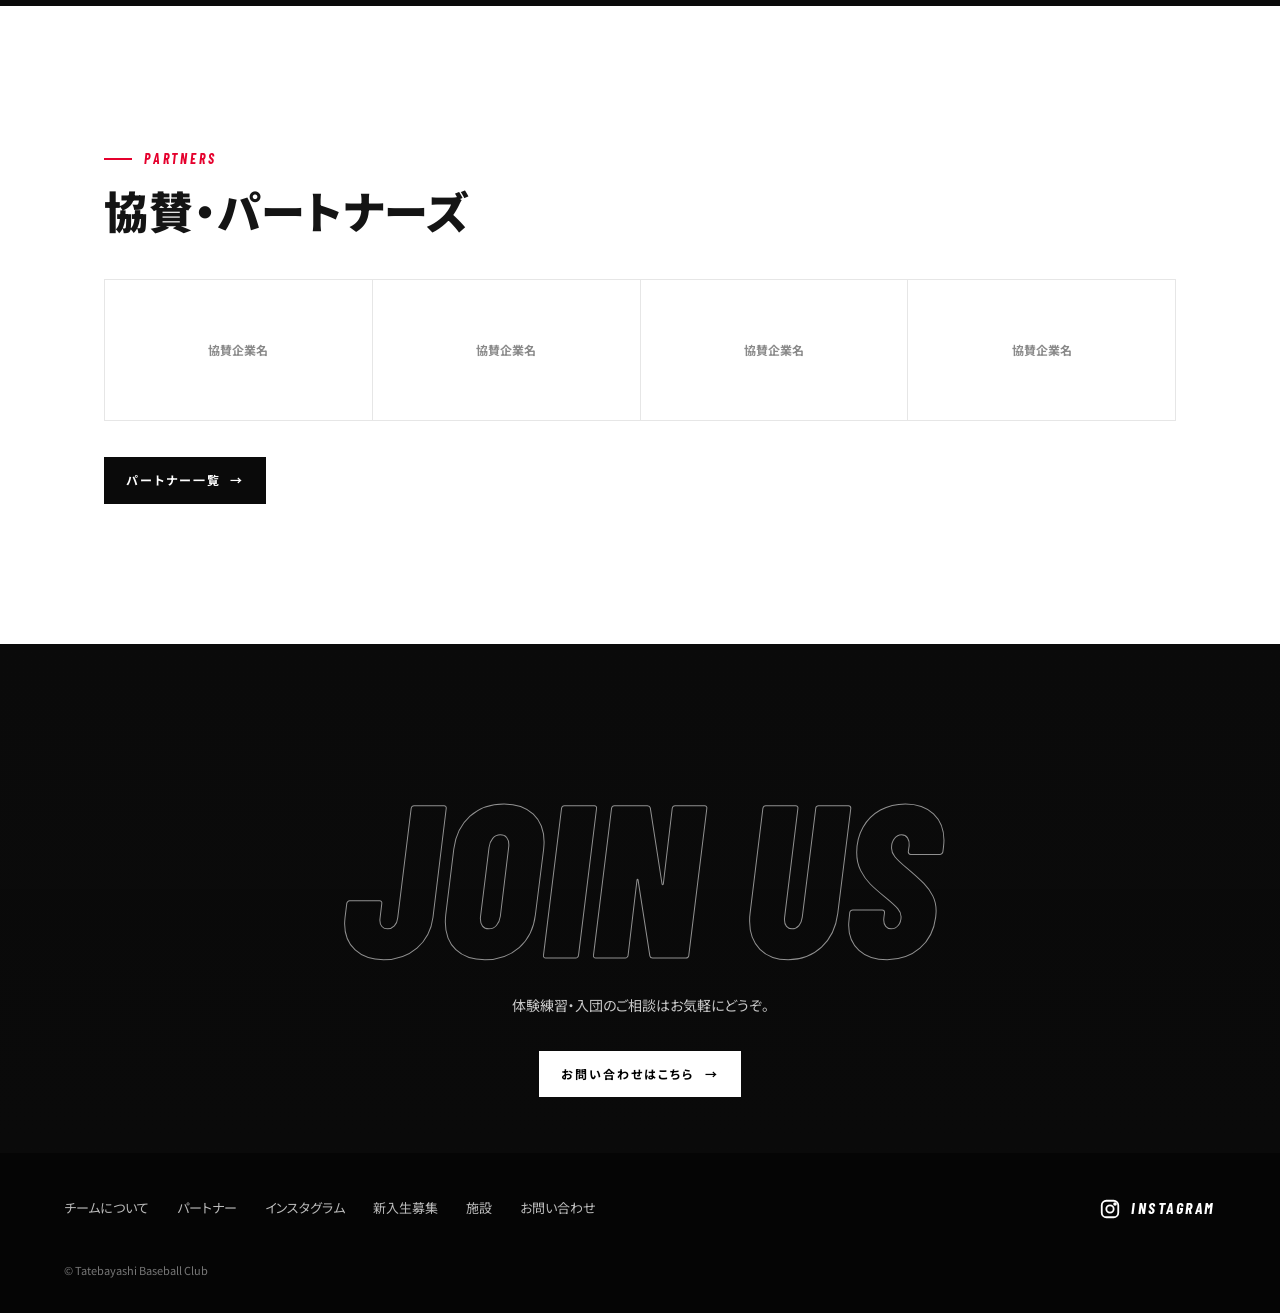
==== commit ba68d985: "Add files via upload" ====
--- a/index.html
+++ b/index.html
@@ -29,6 +29,7 @@
       <p>館林ベースボールクラブが大切にしているのは、野球の技術や勝敗だけではありません。</p>
       <p>仲間と挑戦すること。自分で考え、選択すること。好きなことに夢中になること。そして、自分の選択に責任を持ち、行動すること。</p>
       <p>私たちは、野球を通じて得られる一つひとつの経験が、選手たちのこれからの人生を支える力になると考えています。</p>
+      <img class="msg-logo" src="assets/logo-white.png" alt="館林ベースボールクラブ" onerror="this.remove()">
     </div>
   </div>
 </div></section>
@@ -38,7 +39,7 @@
   </div></div>
   <ul id="news-list" class="rail" data-limit="8"><li class="loading">読み込み中…</li></ul>
   <div class="progress"><i></i></div>
-  <div class="more"><a class="btn" href="news.html">活動報告一覧を見る</a></div>
+  <div class="more"><a class="btn white" href="news.html">活動報告一覧を見る</a></div>
 </section>
 
 <section id="partners" class="partners"><div class="wrap">
@@ -46,6 +47,7 @@
   <ul id="partner-list" class="plist"></ul>
   <div class="more" style="margin-left:0"><a class="btn" href="partner.html">パートナー一覧</a></div>
 </div></section>
+<div class="pimg"><img src="assets/partners-photo.jpg" alt="" onerror="this.parentNode.remove()"></div>
 
 <section class="cta"><div class="big rv" aria-hidden="true">Join us</div><p class="rv">体験練習・入団のご相談はお気軽にどうぞ。</p><a class="btn white rv" data-contact target="_blank" rel="noopener" href="#">お問い合わせはこちら</a></section>
 <script src="script.js"></script>
--- a/style.css
+++ b/style.css
@@ -175,3 +175,22 @@
 .top .bar.scrolled{background:none;-webkit-backdrop-filter:none;backdrop-filter:none}
 /* 下の写真を撤去した分の余白 */
 .message{padding-bottom:clamp(72px,11vw,140px)}
+
+/* ===== 調整（余白・ボタン・フェード・画像帯） ===== */
+.about{padding-top:clamp(36px,5.5vw,70px)}
+/* ボタンを小さく */
+.btn{gap:10px;padding:12px 22px;font-size:12px;letter-spacing:.16em}
+/* 人生の主人公は → 下へ黒でフェードして活動報告へ */
+.message{padding-bottom:clamp(96px,14vw,180px);background:linear-gradient(to top,var(--black),rgba(10,10,10,0) 260px),linear-gradient(var(--black),rgba(10,10,10,0) 180px),linear-gradient(rgba(10,10,10,.68),rgba(10,10,10,.9)),url(assets/bg-message.jpg) center/cover no-repeat,var(--black)}
+.msg-logo{width:clamp(90px,13vw,140px);margin-top:36px}
+.news{background:var(--black);color:#fff}
+.news .progress{background:rgba(255,255,255,.25)}.news .progress i{background:#fff}
+.news .loading{color:#bbb}
+/* お問い合わせの下の余白を約半分に */
+.cta{padding-bottom:clamp(28px,4.5vw,56px)}
+footer{padding-top:40px}
+/* 画像帯：各ページのタイトル直下 / トップのパートナー下 */
+.pimg{position:relative;height:clamp(240px,52vw,560px);background:linear-gradient(135deg,#1b1b1b,#333);overflow:hidden}
+.pimg.tall{height:clamp(340px,78vw,820px)}
+.pimg img{width:100%;height:100%;object-fit:cover}
+.partners+.pimg{height:clamp(200px,38vw,460px)}
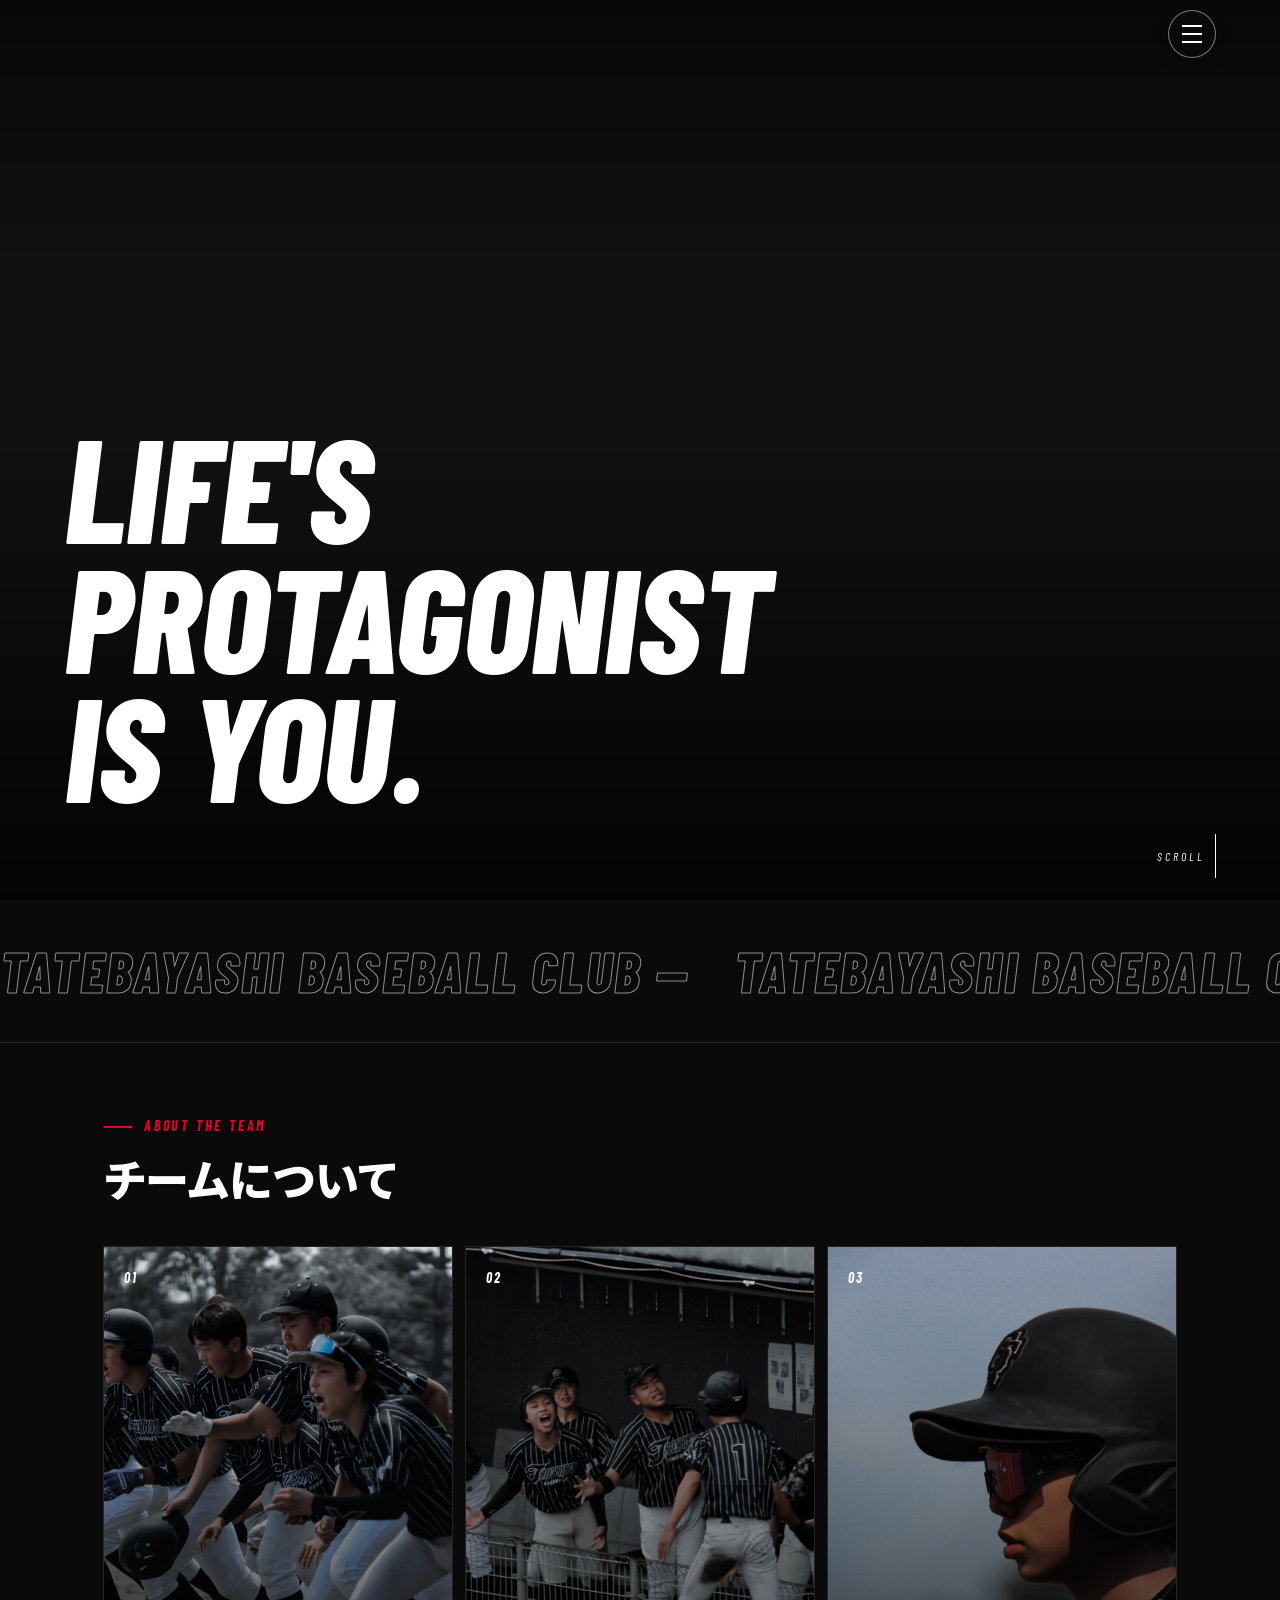
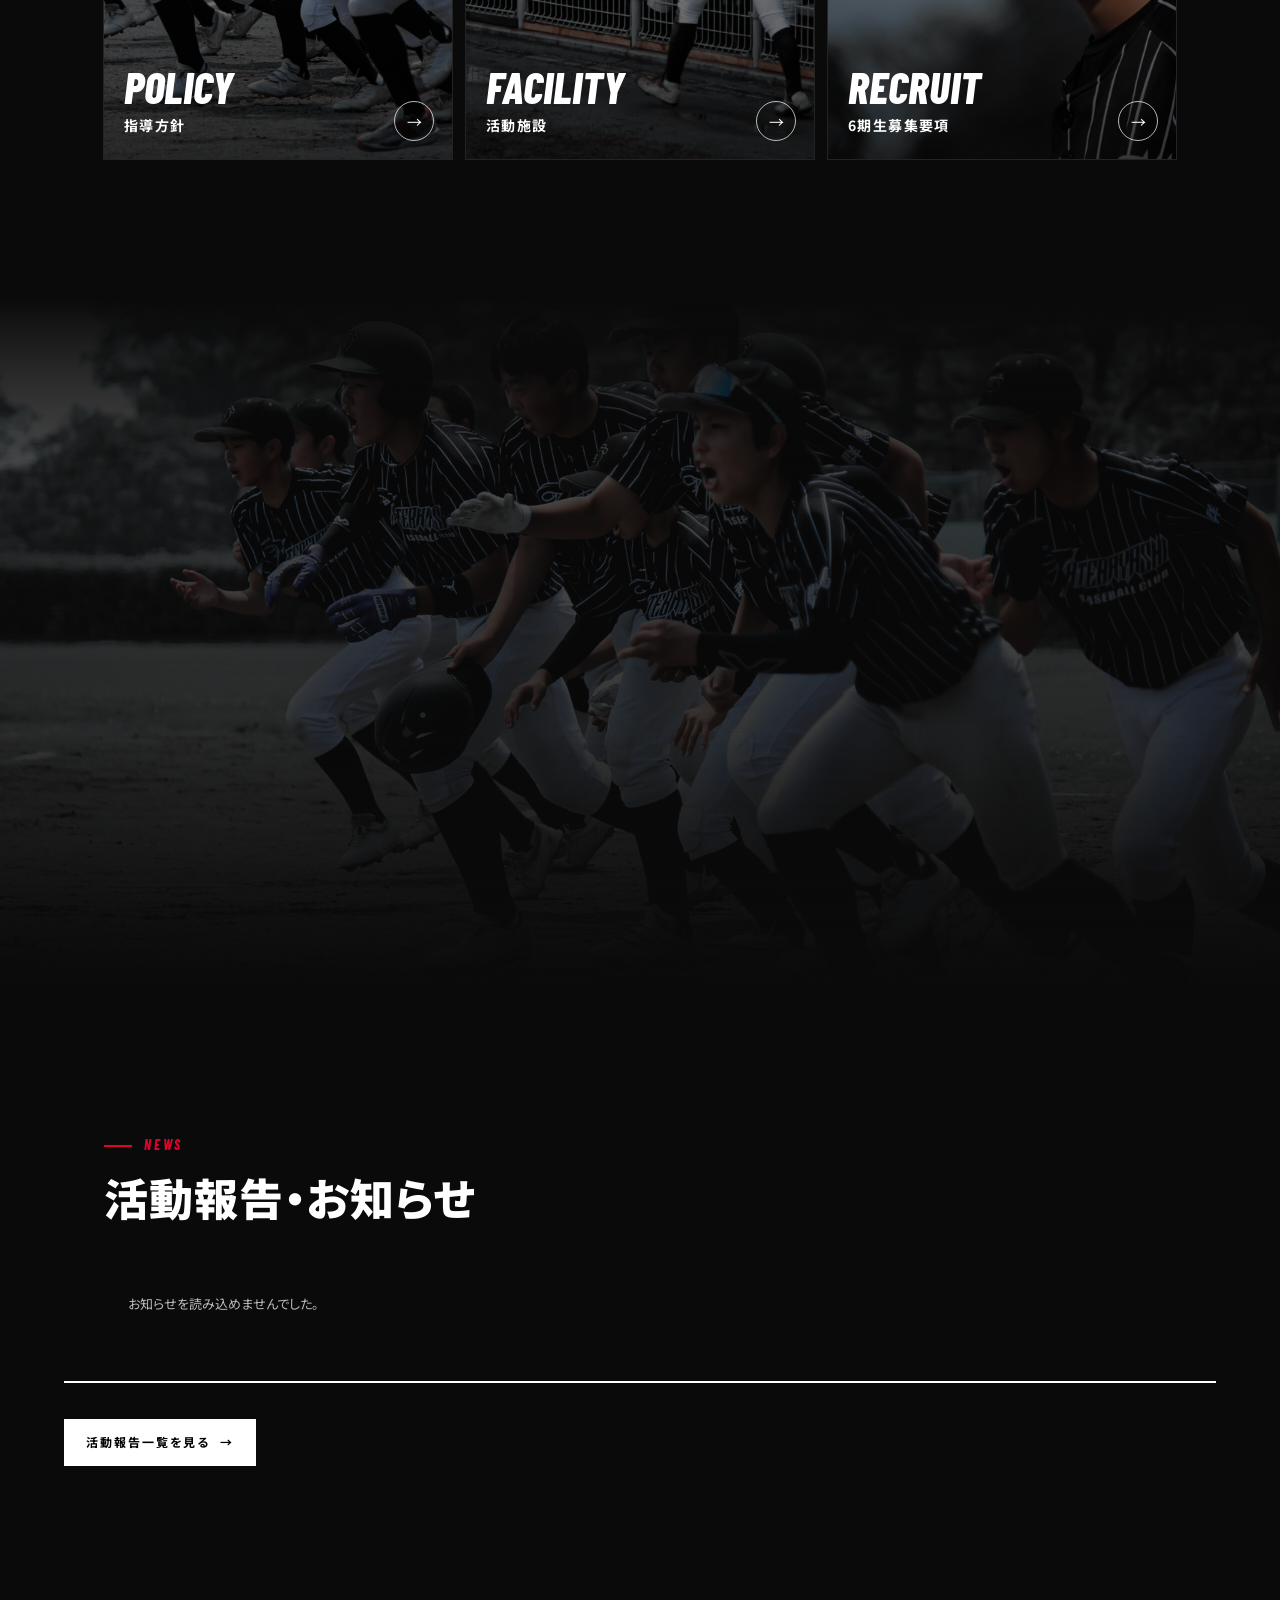
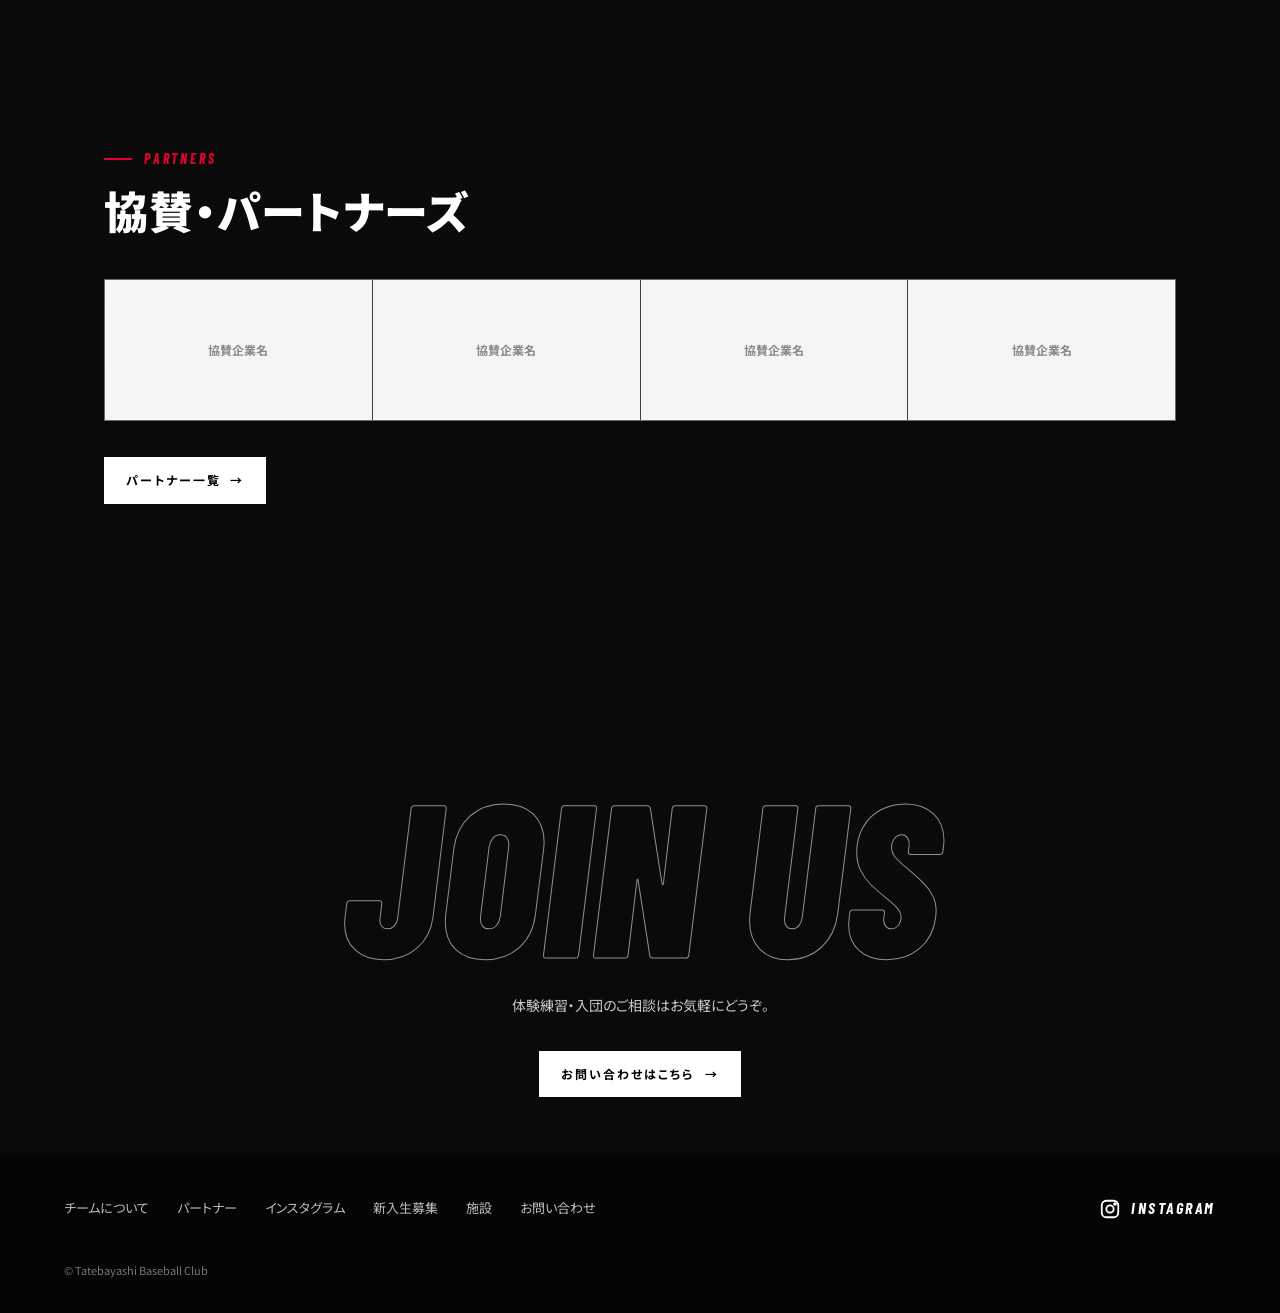
==== commit 23173e8c: "Add files via upload" ====
--- a/index.html
+++ b/index.html
@@ -45,9 +45,8 @@
 <section id="partners" class="partners"><div class="wrap">
   <div class="rv"><span class="eyebrow">Partners</span><h2 class="h2">協賛・パートナーズ</h2></div>
   <ul id="partner-list" class="plist"></ul>
-  <div class="more" style="margin-left:0"><a class="btn" href="partner.html">パートナー一覧</a></div>
+  <div class="more" style="margin-left:0"><a class="btn white" href="partner.html">パートナー一覧</a></div>
 </div></section>
-<div class="pimg"><img src="assets/partners-photo.jpg" alt="" onerror="this.parentNode.remove()"></div>
 
 <section class="cta"><div class="big rv" aria-hidden="true">Join us</div><p class="rv">体験練習・入団のご相談はお気軽にどうぞ。</p><a class="btn white rv" data-contact target="_blank" rel="noopener" href="#">お問い合わせはこちら</a></section>
 <script src="script.js"></script>
--- a/style.css
+++ b/style.css
@@ -193,4 +193,8 @@
 .pimg{position:relative;height:clamp(240px,52vw,560px);background:linear-gradient(135deg,#1b1b1b,#333);overflow:hidden}
 .pimg.tall{height:clamp(340px,78vw,820px)}
 .pimg img{width:100%;height:100%;object-fit:cover}
-.partners+.pimg{height:clamp(200px,38vw,460px)}
+
+/* 協賛・パートナーズ：背景に写真（assets/bg-partners.jpg）。ロゴは白い枠の上に載せる */
+.partners{background:linear-gradient(rgba(10,10,10,.78),rgba(10,10,10,.9)),url(assets/bg-partners.jpg) center/cover no-repeat,var(--black);color:#fff}
+.partners .plist{background:rgba(255,255,255,.22);border-color:rgba(255,255,255,.22)}
+.partners .plist li{background:rgba(255,255,255,.95)}
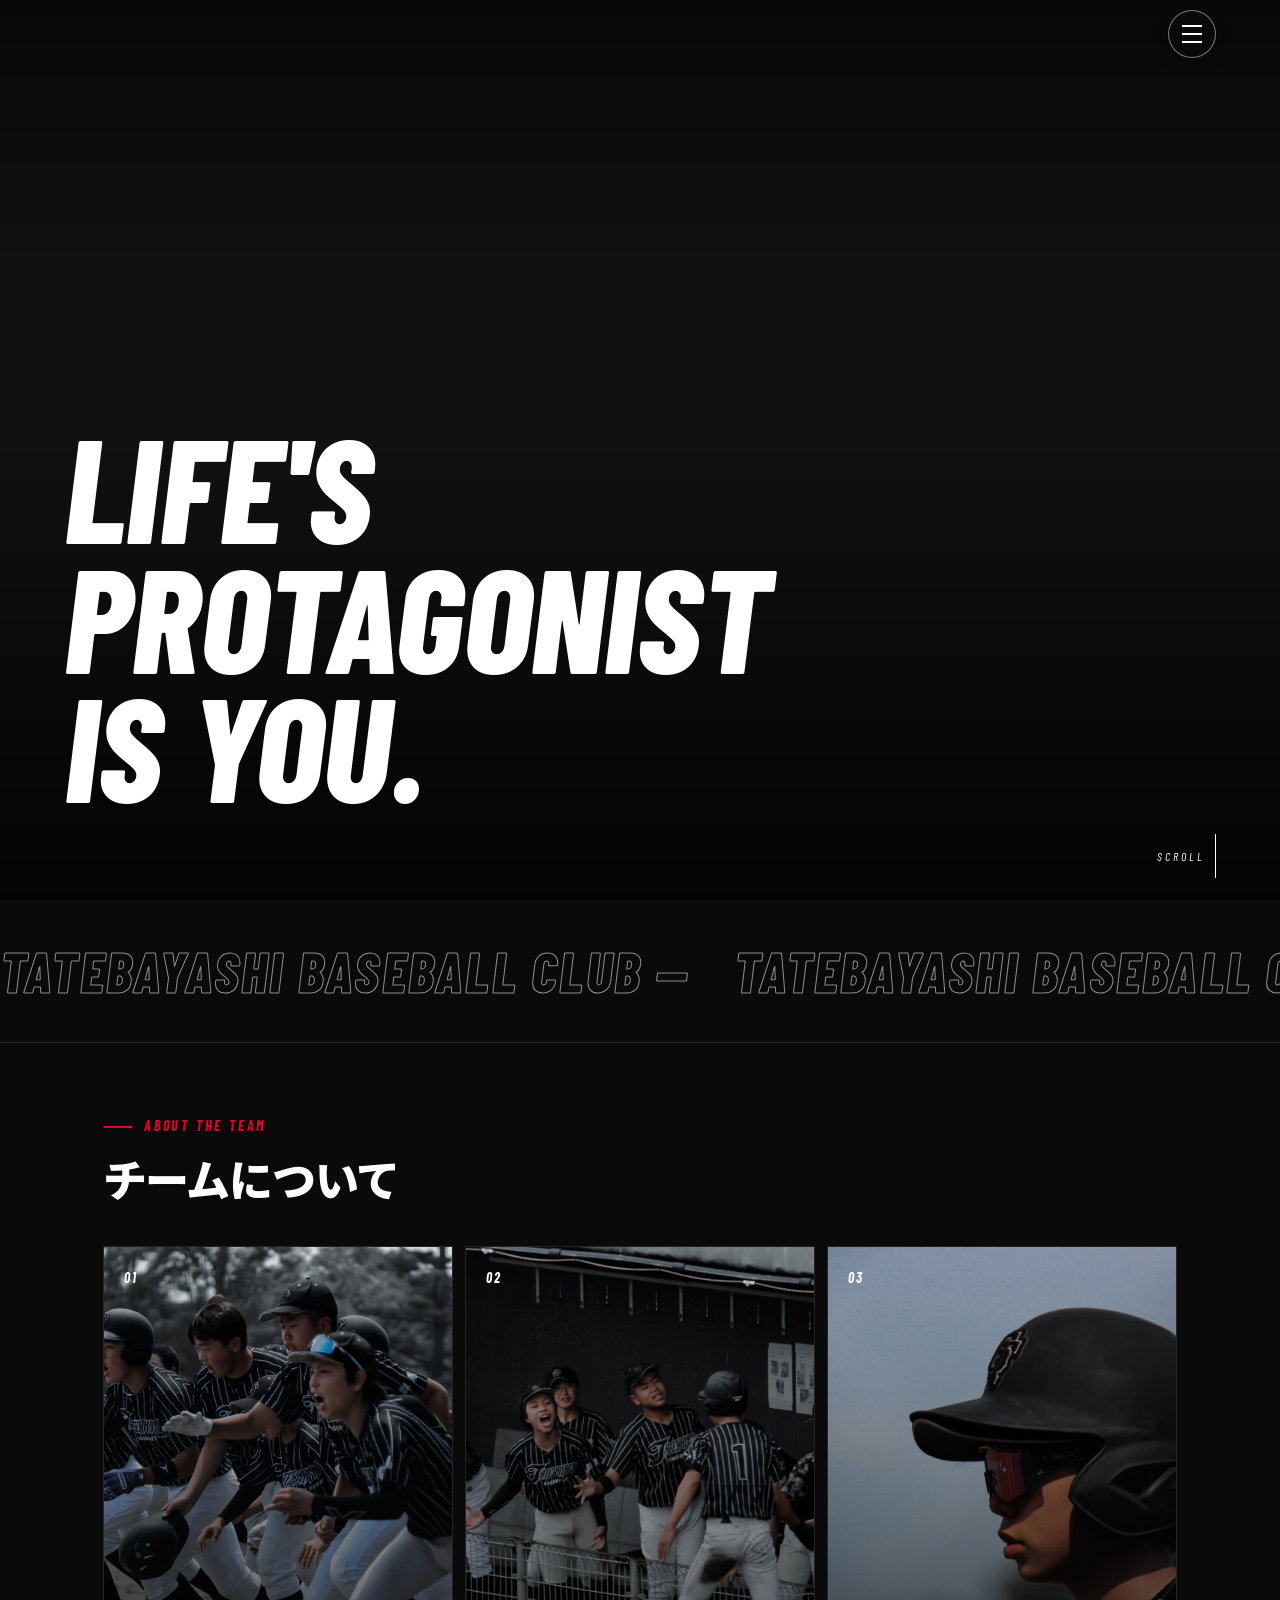
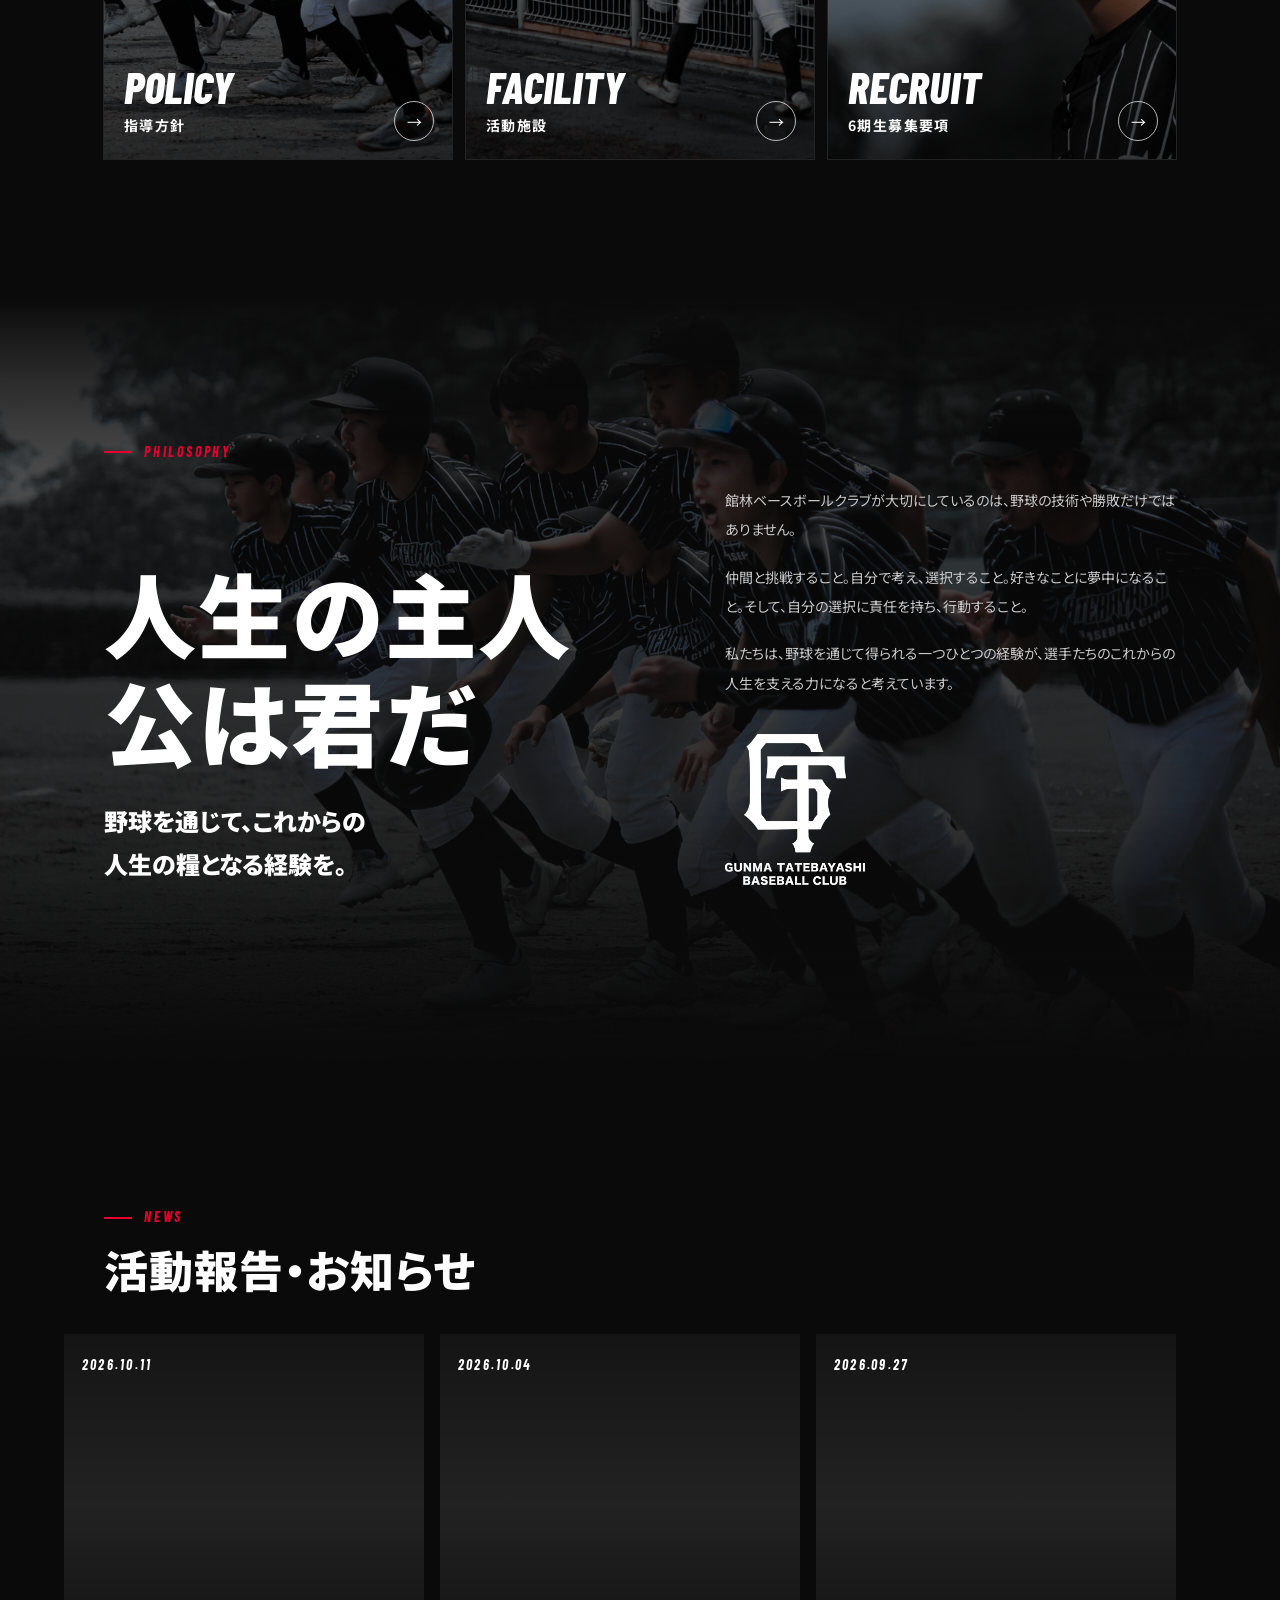
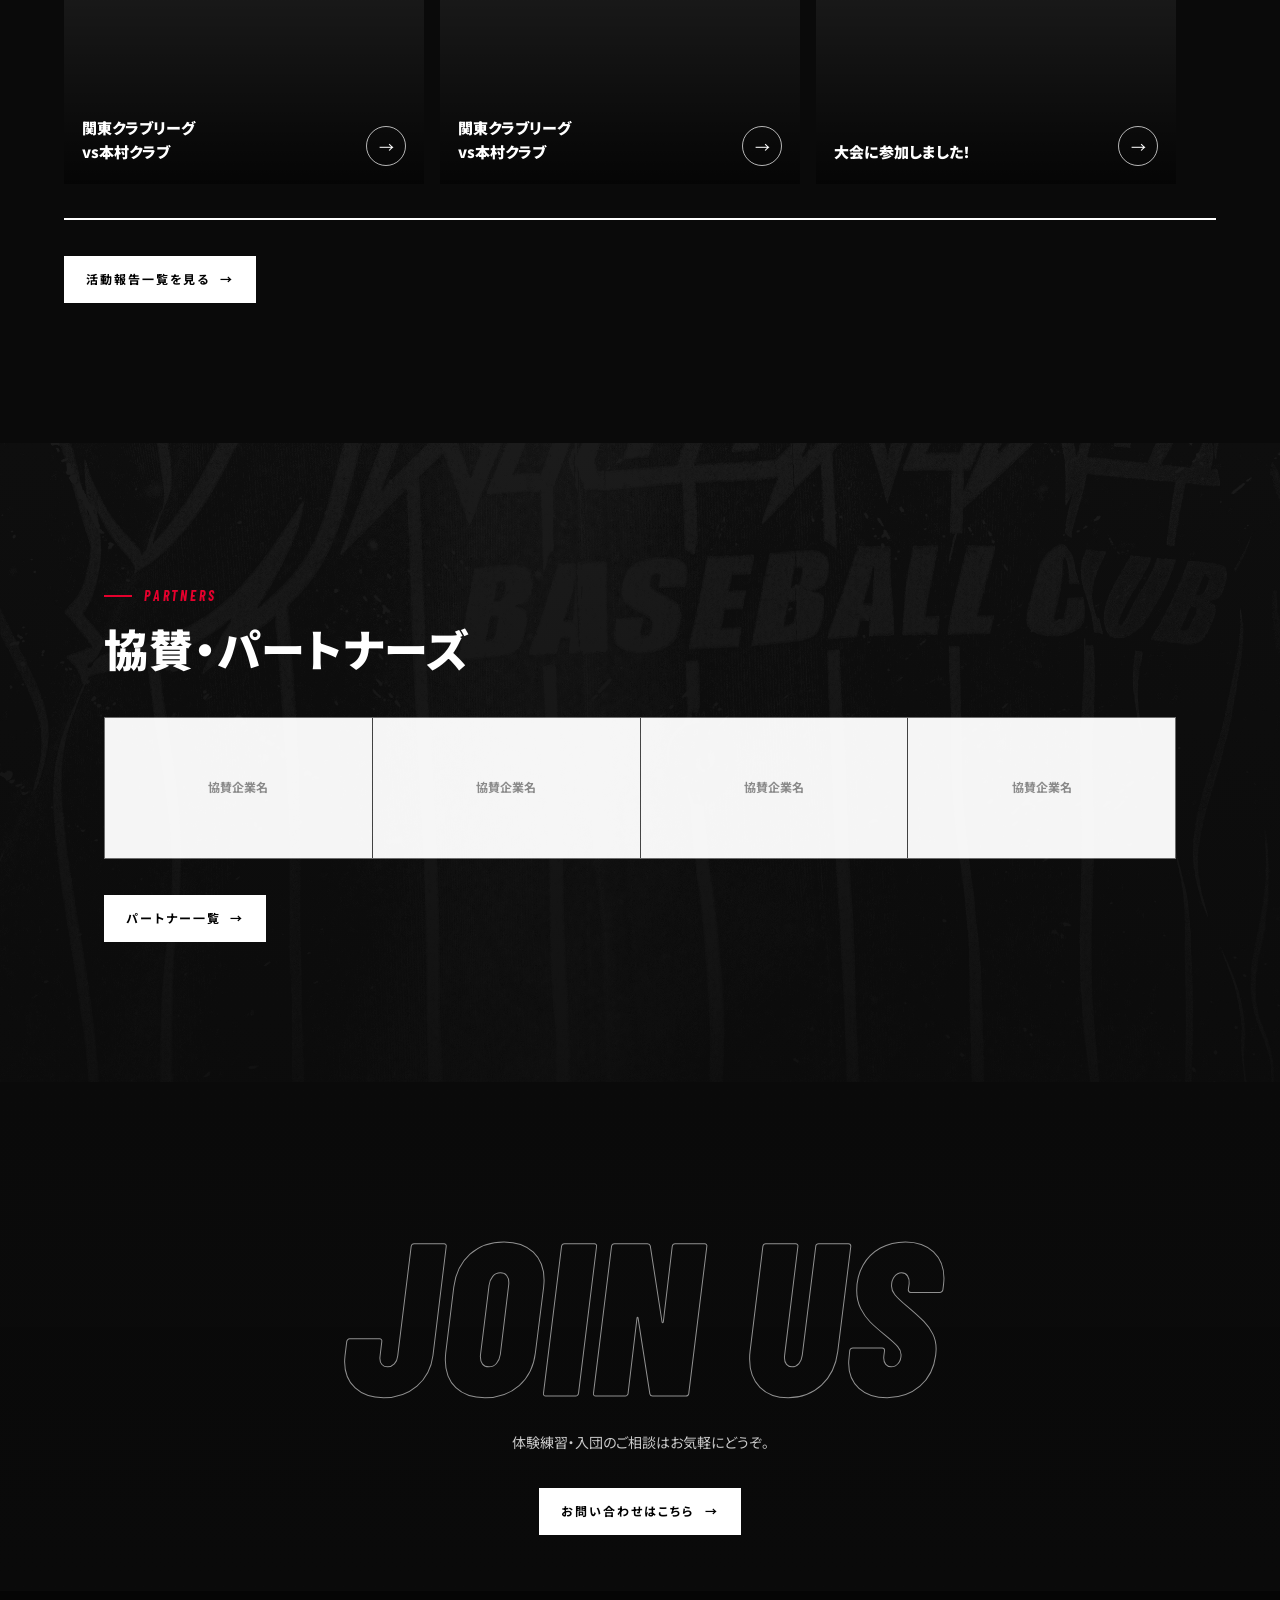
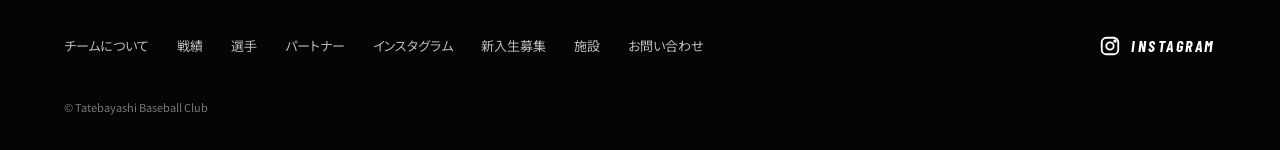
==== commit 4b2719eb: "Add files via upload" ====
--- a/index.html
+++ b/index.html
@@ -6,7 +6,7 @@
 <body class="top">
 <section class="hero">
   <video autoplay muted loop playsinline preload="auto" poster="assets/hero-poster.jpg"><source src="assets/hero.mp4" type="video/mp4"></video>
-  <img class="hero-logo" src="assets/logo-white.png" alt="館林ベースボールクラブ" onerror="this.remove()">
+  <img class="hero-logo" src="assets/hero-logo.png" alt="館林ベースボールクラブ" onerror="this.remove()">
   <div class="hero-copy"><h2 class="en" aria-label="Life's protagonist is you."><span><i style="--i:0">Life's</i></span><span><i style="--i:1">Protagonist</i></span><span><i style="--i:2">is you.</i></span></h2></div>
   <div class="scroll" aria-hidden="true">SCROLL</div>
 </section>
@@ -24,7 +24,7 @@
 <section class="message"><div class="wrap">
   <span class="eyebrow rv">Philosophy</span>
   <div class="cols">
-    <div class="rv"><h1>人生の主人公は君だ</h1><h2>野球を通じて、これからの<br>人生の糧となる経験を。</h2></div>
+    <div class="rv"><h1><img class="title-img" src="assets/title-message.png" alt="人生の主人公は君だ" onerror="this.replaceWith(document.createTextNode(this.alt))"></h1><h2>野球を通じて、これからの<br>人生の糧となる経験を。</h2></div>
     <div class="rv">
       <p>館林ベースボールクラブが大切にしているのは、野球の技術や勝敗だけではありません。</p>
       <p>仲間と挑戦すること。自分で考え、選択すること。好きなことに夢中になること。そして、自分の選択に責任を持ち、行動すること。</p>
--- a/style.css
+++ b/style.css
@@ -1,3 +1,16 @@
+/* ===== 調整ガイド（数字を書き換えるだけ） =====
+ [文字の大きさ] font-size:clamp(最小,画面幅に比例,最大) 例）.h2 の clamp(26px,4vw,44px)＝スマホ26px〜PC44px
+   .h2＝各見出し / .message h1＝人生の主人公は君だ / .hero-copy .en＝動画上の英字 / .content p＝下層ページ本文 / .message p＝理念の本文
+ [文字間] letter-spacing（大きいほど広い。.02em＝ほんの少し、.2em＝かなり広い、マイナスは詰める）
+   .h2 / .message h1＝見出し / .eyebrow＝小さな英字ラベル / .btn＝ボタン / .hero-copy .en＝動画上の英字
+ [行間] line-height（body＝1.9、.message p と .content p＝2.1。大きいほどゆったり）
+ [太さ] font-weight（900＝極太 / 700＝太い / 500＝やや太い / 400＝標準）
+ [タイトル帯の高さ] .phero の min-height（全ページ共通） / [文字画像] .title-img の width（人生の主人公は君だ）
+ [ロゴ] .hero-logo＝動画の上のロゴ（left/top＝位置の%、width＝大きさ。assets/hero-logo.png を入れると表示）
+        .msg-logo＝人生の主人公は君だの下のロゴ（width＝大きさ、margin-top＝上との間隔。assets/logo-white.png）
+ [色] 下の :root の --accent（赤）--black --paper
+ [余白] padding:clamp(...) が各セクションの上下の余白（.about / .news / .partners / .message / .cta）
+*/
 /* ===== フォント設定（ここを書き換えるとサイト全体が変わります） =====
    1) https://fonts.google.com で好きなフォントを選び、@import のURLを差し替える
    2) --font-display＝英字・数字の見出し / --font-head＝日本語見出し / --font-body＝本文 */
@@ -198,3 +211,42 @@
 .partners{background:linear-gradient(rgba(10,10,10,.78),rgba(10,10,10,.9)),url(assets/bg-partners.jpg) center/cover no-repeat,var(--black);color:#fff}
 .partners .plist{background:rgba(255,255,255,.22);border-color:rgba(255,255,255,.22)}
 .partners .plist li{background:rgba(255,255,255,.95)}
+
+/* ===== 下層ページ：タイトルの黒背景に写真を入れる（assets/policy.jpg など。無いときは黒） ===== */
+.phero{display:flex;align-items:flex-end;min-height:clamp(320px,46vw,460px);background:linear-gradient(rgba(10,10,10,.55),rgba(10,10,10,.85)),var(--bg,none) center/cover no-repeat,var(--black)}
+.phero .in{width:100%}
+.phero.tall{min-height:clamp(440px,82svh,780px)}
+.msg-logo{display:block}
+
+/* ===== 下層ページのタイトル帯：高さを全ページ統一（横長）・文字も統一 ===== */
+.phero,.phero.tall{min-height:clamp(300px,34vw,400px)}
+.phero h1{font-size:clamp(28px,5vw,56px)}
+/* 手描き文字の画像（人生の主人公は君だ）。大きさは width で調整 */
+.title-img{display:block;width:min(100%,clamp(300px,50vw,620px));height:auto}
+/* NEXT を控えめに */
+.pnav a{padding:20px var(--pad)}
+.pnav small{font-size:11px;letter-spacing:.18em;line-height:1.4}
+.pnav b{font-size:clamp(14px,1.7vw,16px);font-weight:700;margin-top:2px;line-height:1.5;letter-spacing:.04em}
+/* メニュー項目が増えても収まるように */
+.menu{overflow-y:auto}
+@media(max-height:720px){.menu .en{font-size:30px}.menu a{padding:8px 0}}
+/* 戦績 */
+.res{border-top:1px solid #ddd}
+.res li{display:grid;grid-template-columns:auto 1fr auto;gap:4px 18px;align-items:center;padding:18px 0;border-bottom:1px solid #ddd}
+.res time{font-family:var(--font-display);font-style:italic;font-weight:700;letter-spacing:.12em;font-size:14px;color:var(--mute)}
+.res b{font-weight:900;font-size:15px;line-height:1.6}.res small{display:block;font-weight:500;color:#666;font-size:13px}
+.res em{font-style:normal;font-family:var(--font-display);font-weight:800;font-size:22px;letter-spacing:.06em}
+.res em.win{color:var(--accent)}.res em.lose{color:var(--mute)}
+@media(max-width:560px){.res li{grid-template-columns:1fr auto}.res time{grid-column:1/-1}}
+/* 選手 */
+.content.wide{max-width:var(--max)}
+.players{display:grid;grid-template-columns:repeat(2,1fr);gap:12px;margin-top:28px}
+.pcard{position:relative;aspect-ratio:3/4;overflow:hidden;background:linear-gradient(135deg,#1b1b1b,#333);color:#fff}
+.pcard img{position:absolute;inset:0;width:100%;height:100%;object-fit:cover;transition:transform 1s var(--ease)}
+.pcard:hover img{transform:scale(1.05)}
+.pcard::after{content:"";position:absolute;inset:0;background:linear-gradient(180deg,transparent 45%,rgba(0,0,0,.85))}
+.pcard .no{position:absolute;z-index:1;top:10px;left:14px;font-family:var(--font-display);font-style:italic;font-weight:800;font-size:clamp(34px,6vw,56px);line-height:1;-webkit-text-stroke:1px rgba(255,255,255,.8);color:transparent}
+.pcard .nm{position:absolute;z-index:1;left:14px;right:14px;bottom:14px}
+.pcard .nm b{display:block;font-weight:900;font-size:15px;line-height:1.4}
+.pcard .nm small{font-size:11px;letter-spacing:.1em;color:#ccc}
+@media(min-width:800px){.players{grid-template-columns:repeat(4,1fr);gap:16px}}
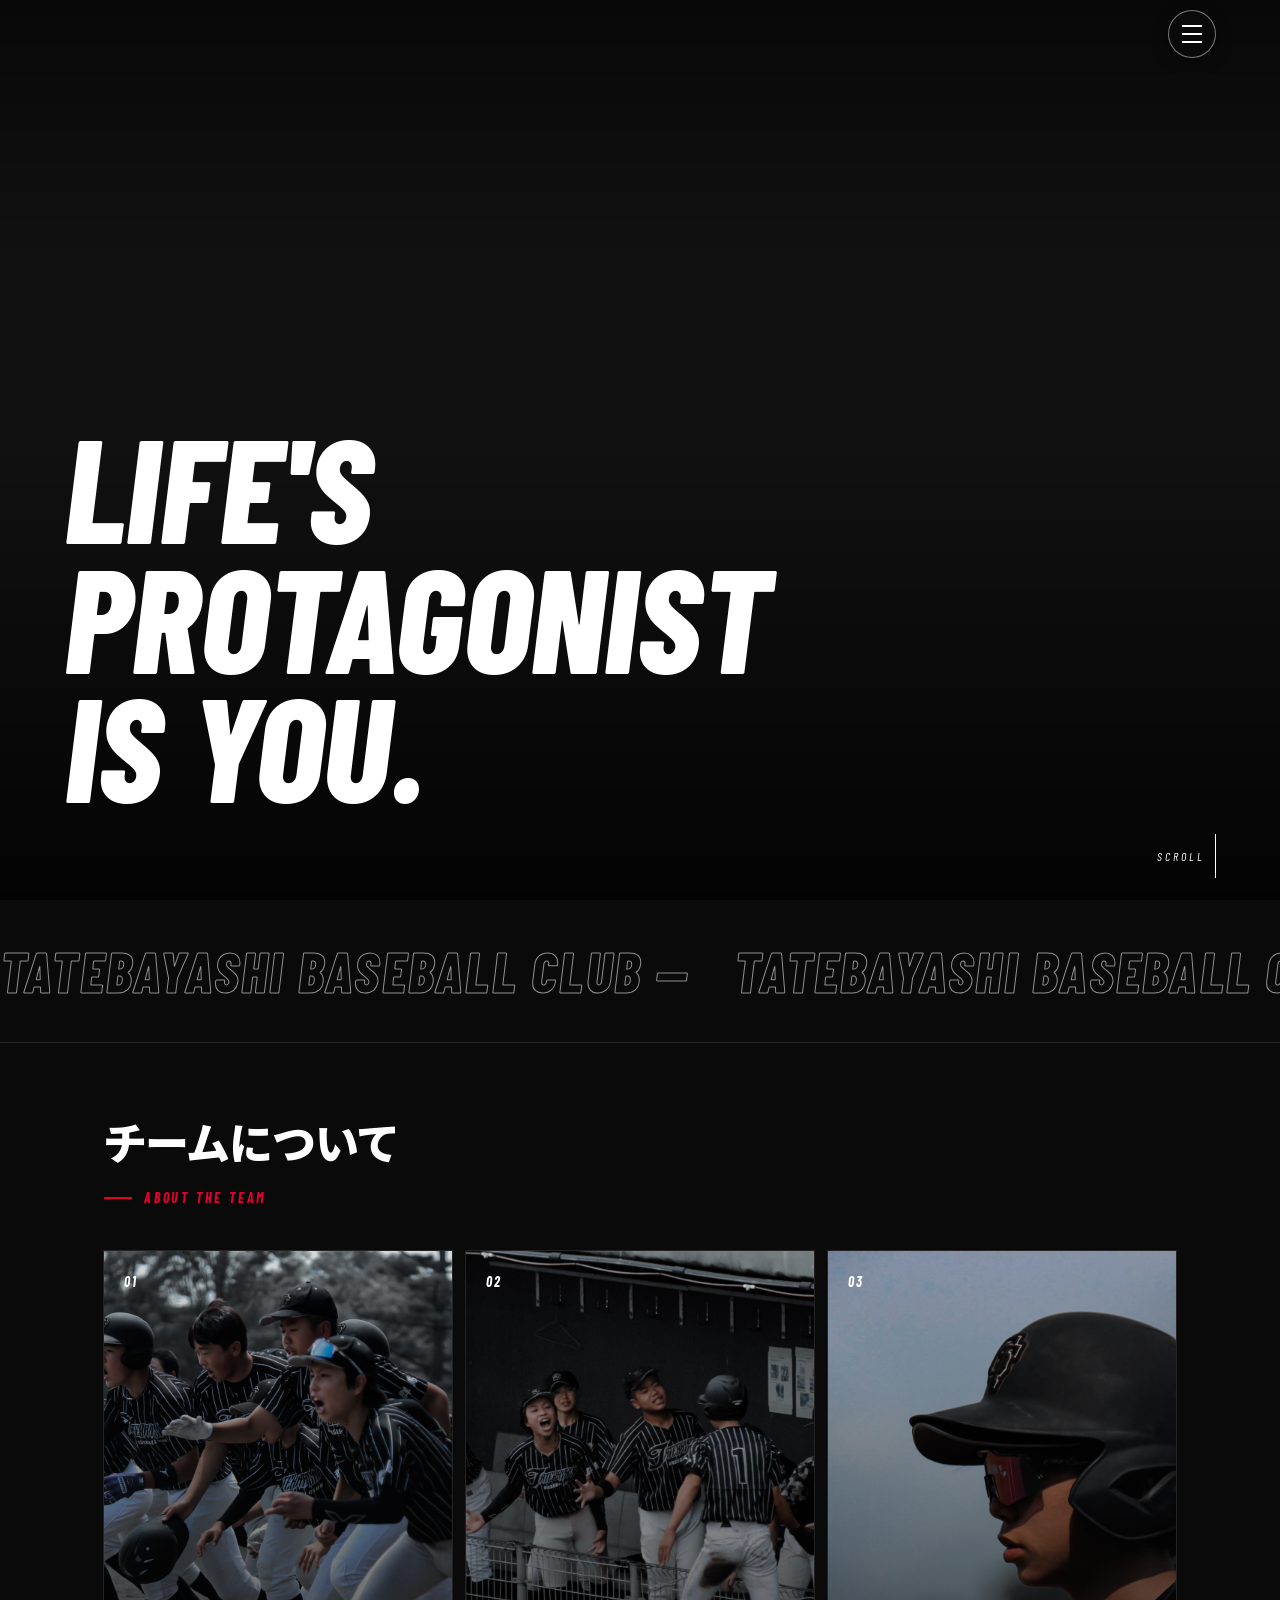
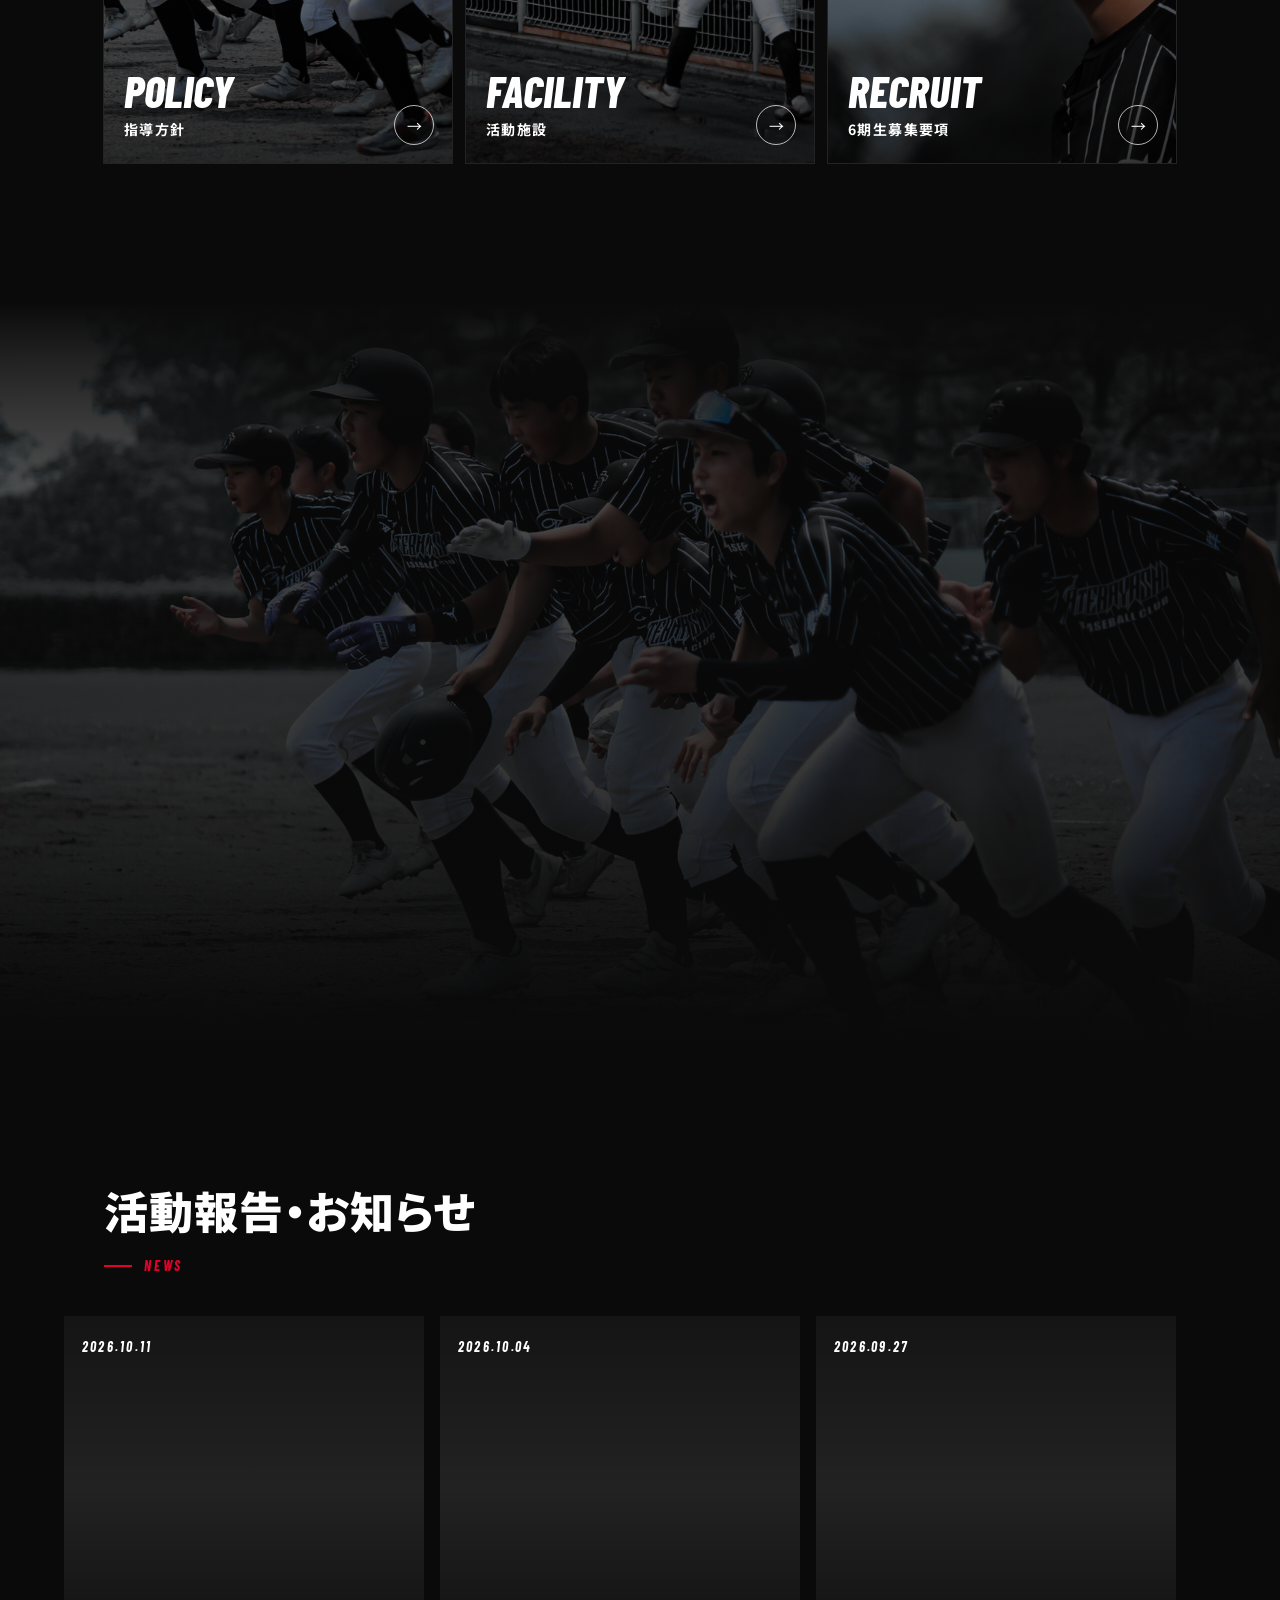
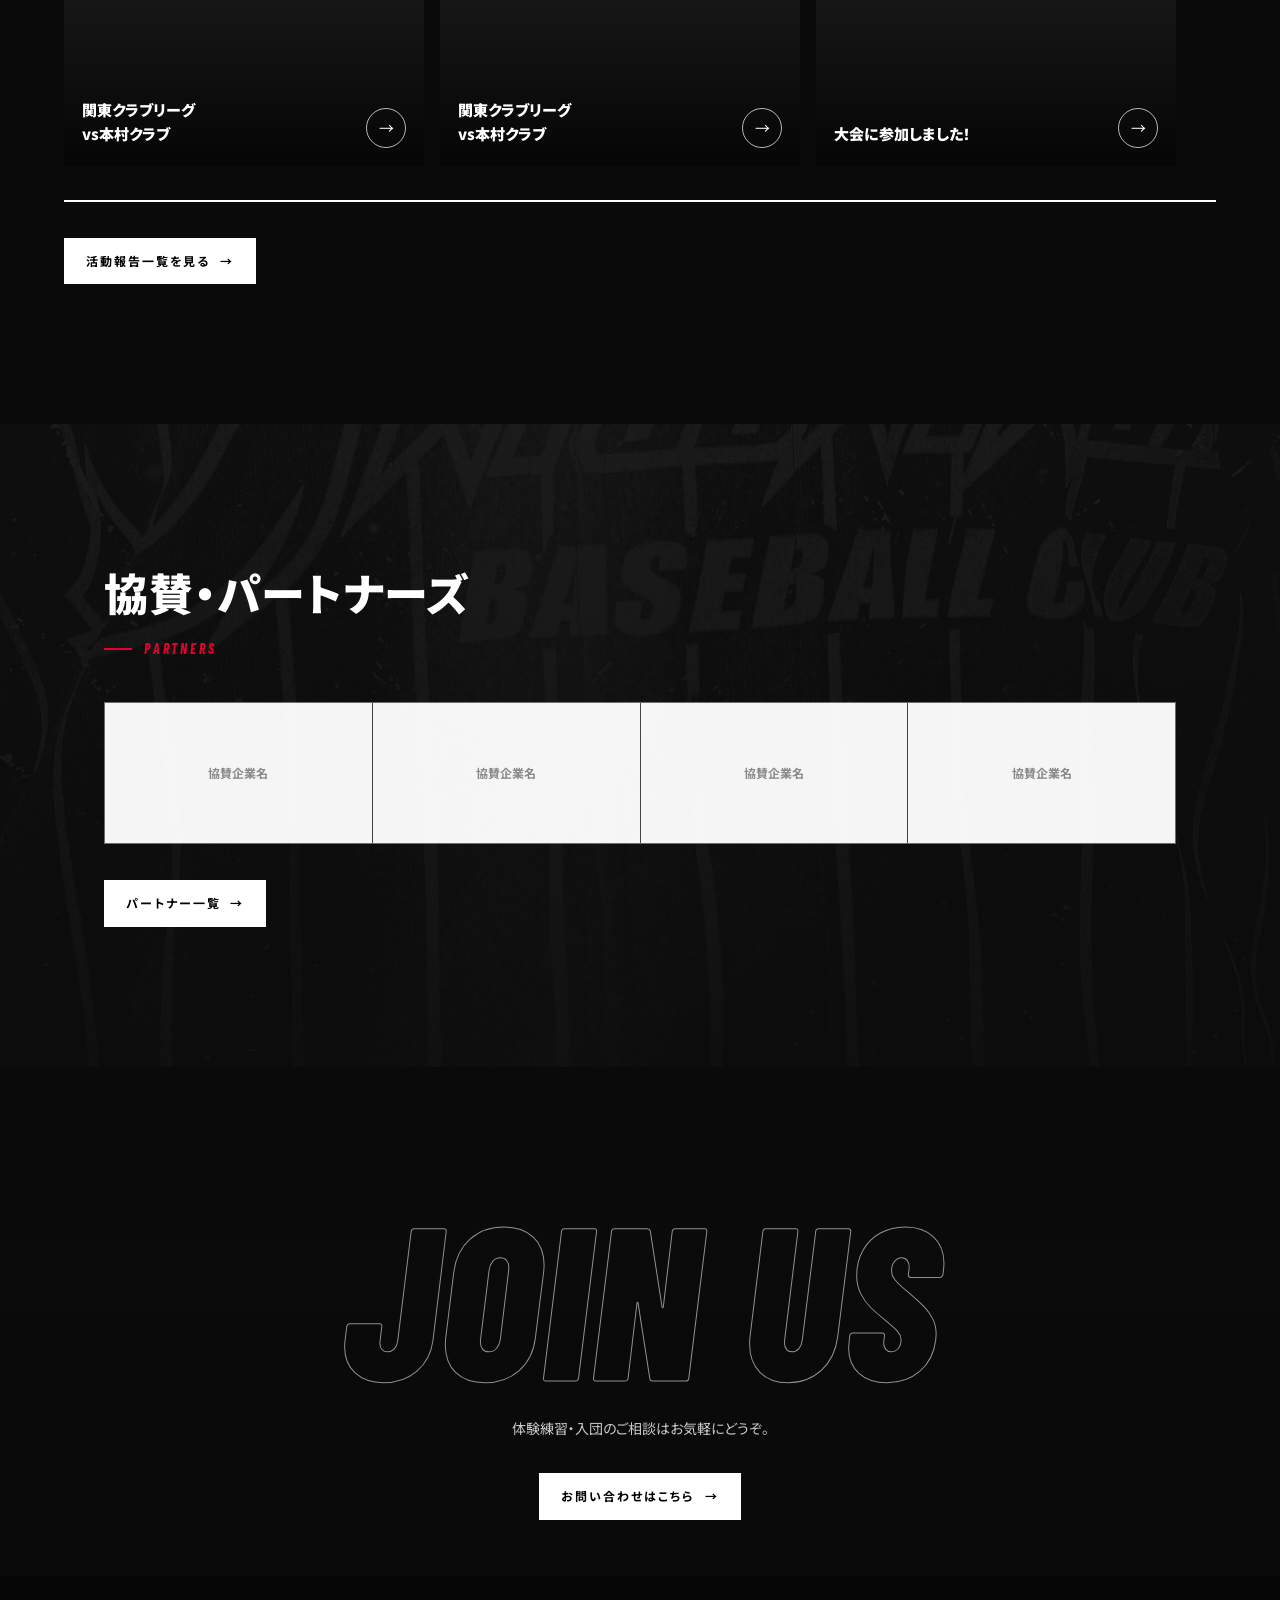
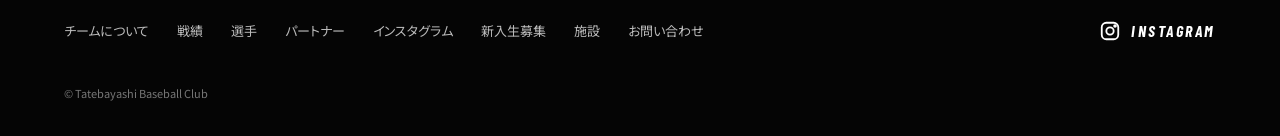
==== commit c00cb2e4: "Add files via upload" ====
--- a/index.html
+++ b/index.html
@@ -13,7 +13,7 @@
 <div class="marquee" aria-hidden="true"><div><span>Tatebayashi Baseball Club —</span><span>Tatebayashi Baseball Club —</span><span>Tatebayashi Baseball Club —</span><span>Tatebayashi Baseball Club —</span></div></div>
 
 <section id="about" class="about"><div class="wrap">
-  <div class="rv"><span class="eyebrow">About the team</span><h2 class="h2">チームについて</h2></div>
+  <div class="rv"><h2 class="h2">チームについて</h2><span class="eyebrow">About the team</span></div>
   <div class="cards3">
     <a class="tile rv" href="policy.html"><img src="assets/about-policy.jpg" alt="" onerror="this.remove()"><span class="no">01</span><span class="tx"><b>Policy</b><span>指導方針</span></span><span class="go"></span></a>
     <a class="tile rv" href="facility.html"><img src="assets/about-facility.jpg" alt="" onerror="this.remove()"><span class="no">02</span><span class="tx"><b>Facility</b><span>活動施設</span></span><span class="go"></span></a>
@@ -22,9 +22,8 @@
 </div></section>
 
 <section class="message"><div class="wrap">
-  <span class="eyebrow rv">Philosophy</span>
-  <div class="cols">
-    <div class="rv"><h1><img class="title-img" src="assets/title-message.png" alt="人生の主人公は君だ" onerror="this.replaceWith(document.createTextNode(this.alt))"></h1><h2>野球を通じて、これからの<br>人生の糧となる経験を。</h2></div>
+    <div class="cols">
+    <div class="rv"><h1><img class="title-img" src="assets/title-message.png" alt="人生の主人公は君だ" onerror="this.replaceWith(document.createTextNode(this.alt))"></h1><span class="eyebrow">Philosophy</span><h2>野球を通じて、これからの<br>人生の糧となる経験を。</h2></div>
     <div class="rv">
       <p>館林ベースボールクラブが大切にしているのは、野球の技術や勝敗だけではありません。</p>
       <p>仲間と挑戦すること。自分で考え、選択すること。好きなことに夢中になること。そして、自分の選択に責任を持ち、行動すること。</p>
@@ -35,7 +34,7 @@
 </div></section>
 
 <section id="news" class="news">
-  <div class="wrap"><div class="news-top rv"><div><span class="eyebrow">News</span><h2 class="h2">活動報告・お知らせ</h2></div>
+  <div class="wrap"><div class="news-top rv"><div><h2 class="h2">活動報告・お知らせ</h2><span class="eyebrow">News</span></div>
   </div></div>
   <ul id="news-list" class="rail" data-limit="8"><li class="loading">読み込み中…</li></ul>
   <div class="progress"><i></i></div>
@@ -43,7 +42,7 @@
 </section>
 
 <section id="partners" class="partners"><div class="wrap">
-  <div class="rv"><span class="eyebrow">Partners</span><h2 class="h2">協賛・パートナーズ</h2></div>
+  <div class="rv"><h2 class="h2">協賛・パートナーズ</h2><span class="eyebrow">Partners</span></div>
   <ul id="partner-list" class="plist"></ul>
   <div class="more" style="margin-left:0"><a class="btn white" href="partner.html">パートナー一覧</a></div>
 </div></section>
--- a/style.css
+++ b/style.css
@@ -5,7 +5,7 @@
    .h2 / .message h1＝見出し / .eyebrow＝小さな英字ラベル / .btn＝ボタン / .hero-copy .en＝動画上の英字
  [行間] line-height（body＝1.9、.message p と .content p＝2.1。大きいほどゆったり）
  [太さ] font-weight（900＝極太 / 700＝太い / 500＝やや太い / 400＝標準）
- [タイトル帯の高さ] .phero の min-height（全ページ共通） / [文字画像] .title-img の width（人生の主人公は君だ）
+ [タイトル帯の高さ] .phero の min-height（全ページ共通）/ [本文の背景の濃さ] .body-bg の rgba / [文字画像] .title-img の width（人生の主人公は君だ）
  [ロゴ] .hero-logo＝動画の上のロゴ（left/top＝位置の%、width＝大きさ。assets/hero-logo.png を入れると表示）
         .msg-logo＝人生の主人公は君だの下のロゴ（width＝大きさ、margin-top＝上との間隔。assets/logo-white.png）
  [色] 下の :root の --accent（赤）--black --paper
@@ -250,3 +250,29 @@
 .pcard .nm b{display:block;font-weight:900;font-size:15px;line-height:1.4}
 .pcard .nm small{font-size:11px;letter-spacing:.1em;color:#ccc}
 @media(min-width:800px){.players{grid-template-columns:repeat(4,1fr);gap:16px}}
+
+/* ===== タイトル帯：写真くらいの大きさに（全ページ共通）。ヘッダーは最上部では透明で写真が見える ===== */
+.phero,.phero.tall{min-height:calc(clamp(380px,56vw,580px) + env(safe-area-inset-top))}
+.sub .bar:not(.scrolled){background:none;-webkit-backdrop-filter:none;backdrop-filter:none}
+/* ===== 本文の背景：写真＋黒い膜（写真が無いときは黒）。文字は白 ===== */
+.body-bg{background:linear-gradient(rgba(10,10,10,.84),rgba(10,10,10,.92)),var(--bg,none) center/cover no-repeat,var(--black);color:#fff}
+.body-bg .content h2{border-bottom-color:rgba(255,255,255,.7)}
+.body-bg .spec,.body-bg .spec div,.body-bg .res,.body-bg .res li{border-color:rgba(255,255,255,.18)}
+.body-bg .res small,.body-bg .loading{color:#aaa}
+.body-bg .plist{background:rgba(255,255,255,.2);border-color:rgba(255,255,255,.2)}
+.body-bg .btn{background:#fff;color:#000}.body-bg .btn:hover{background:var(--accent);color:#fff}
+/* タブ（戦績=年 / 選手=学年） */
+.tabs{display:flex;gap:8px;overflow-x:auto;scrollbar-width:none;margin-bottom:28px}
+.tabs::-webkit-scrollbar{display:none}
+.tabs button{flex:0 0 auto;font-family:var(--font-head);font-weight:900;font-size:14px;letter-spacing:.1em;color:#fff;background:transparent;border:1px solid rgba(255,255,255,.4);padding:10px 24px;cursor:pointer;transition:.3s}
+.tabs button:hover{border-color:#fff}
+.tabs button.on{background:#fff;color:#000;border-color:#fff}
+.sum{font-family:var(--font-display);font-style:italic;font-weight:700;letter-spacing:.14em;font-size:15px;color:#bbb;margin-bottom:10px!important}
+
+/* ===== 赤い英字ラベルを、日本語タイトルの「下」に（まとまりを良く） ===== */
+.h2{margin-top:0}
+.h2+.eyebrow,.message h1+.eyebrow{margin-top:14px}
+.phero .in{display:flex;flex-direction:column}
+.phero h1{order:1;margin-top:0}
+.phero .eyebrow{order:2;margin-top:14px}
+.phero time{order:3}
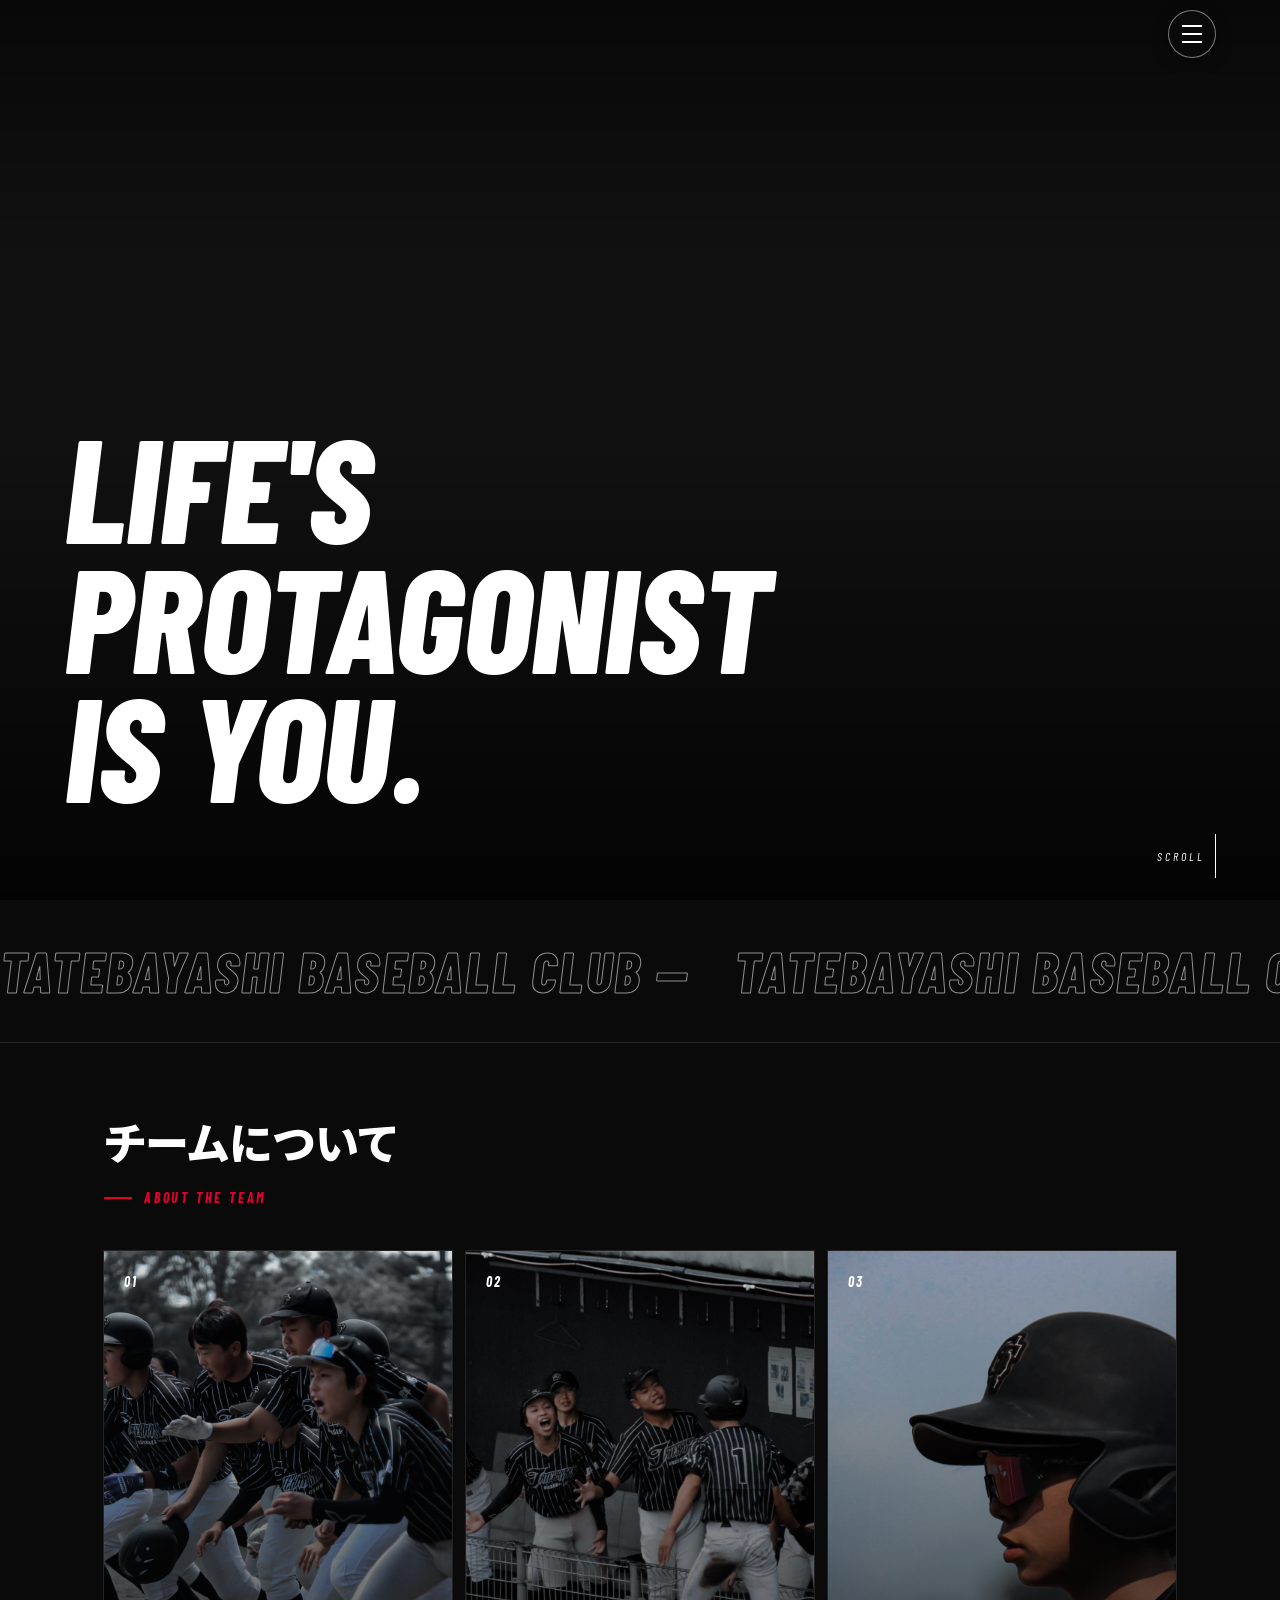
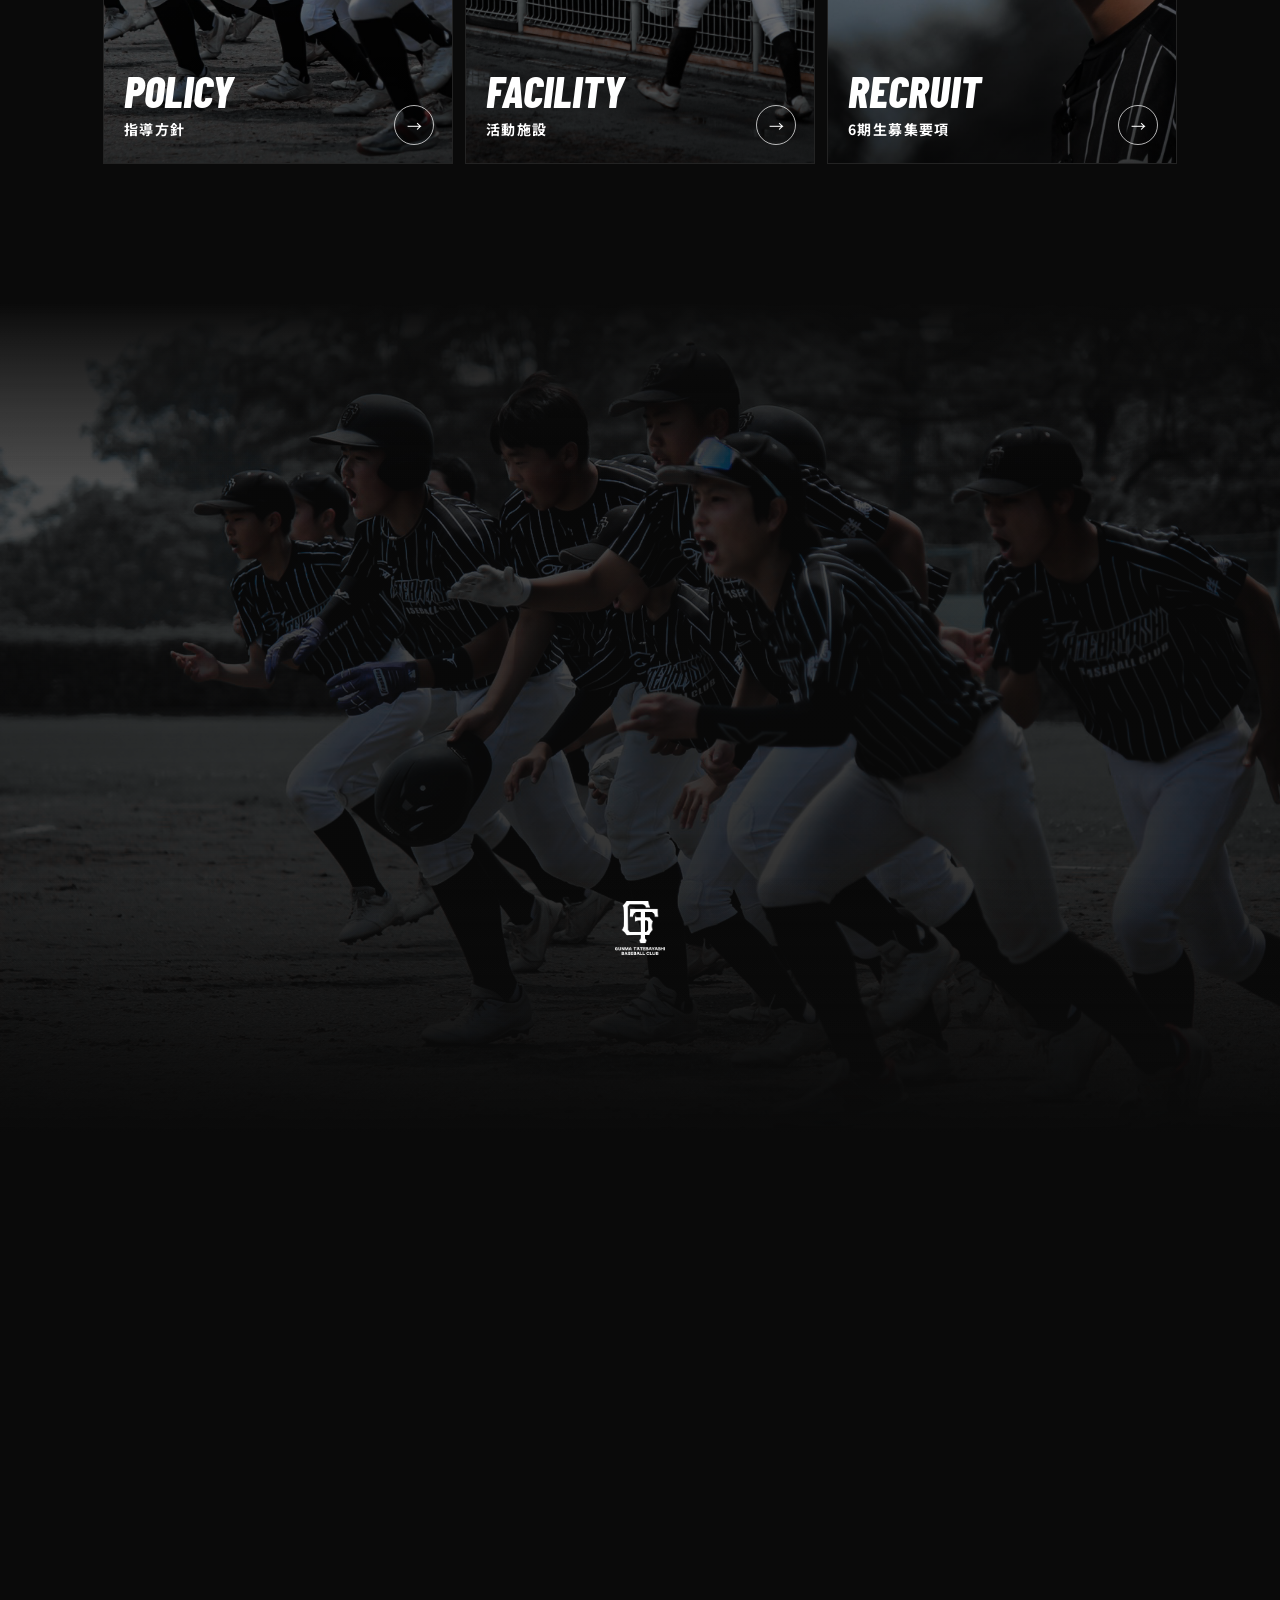
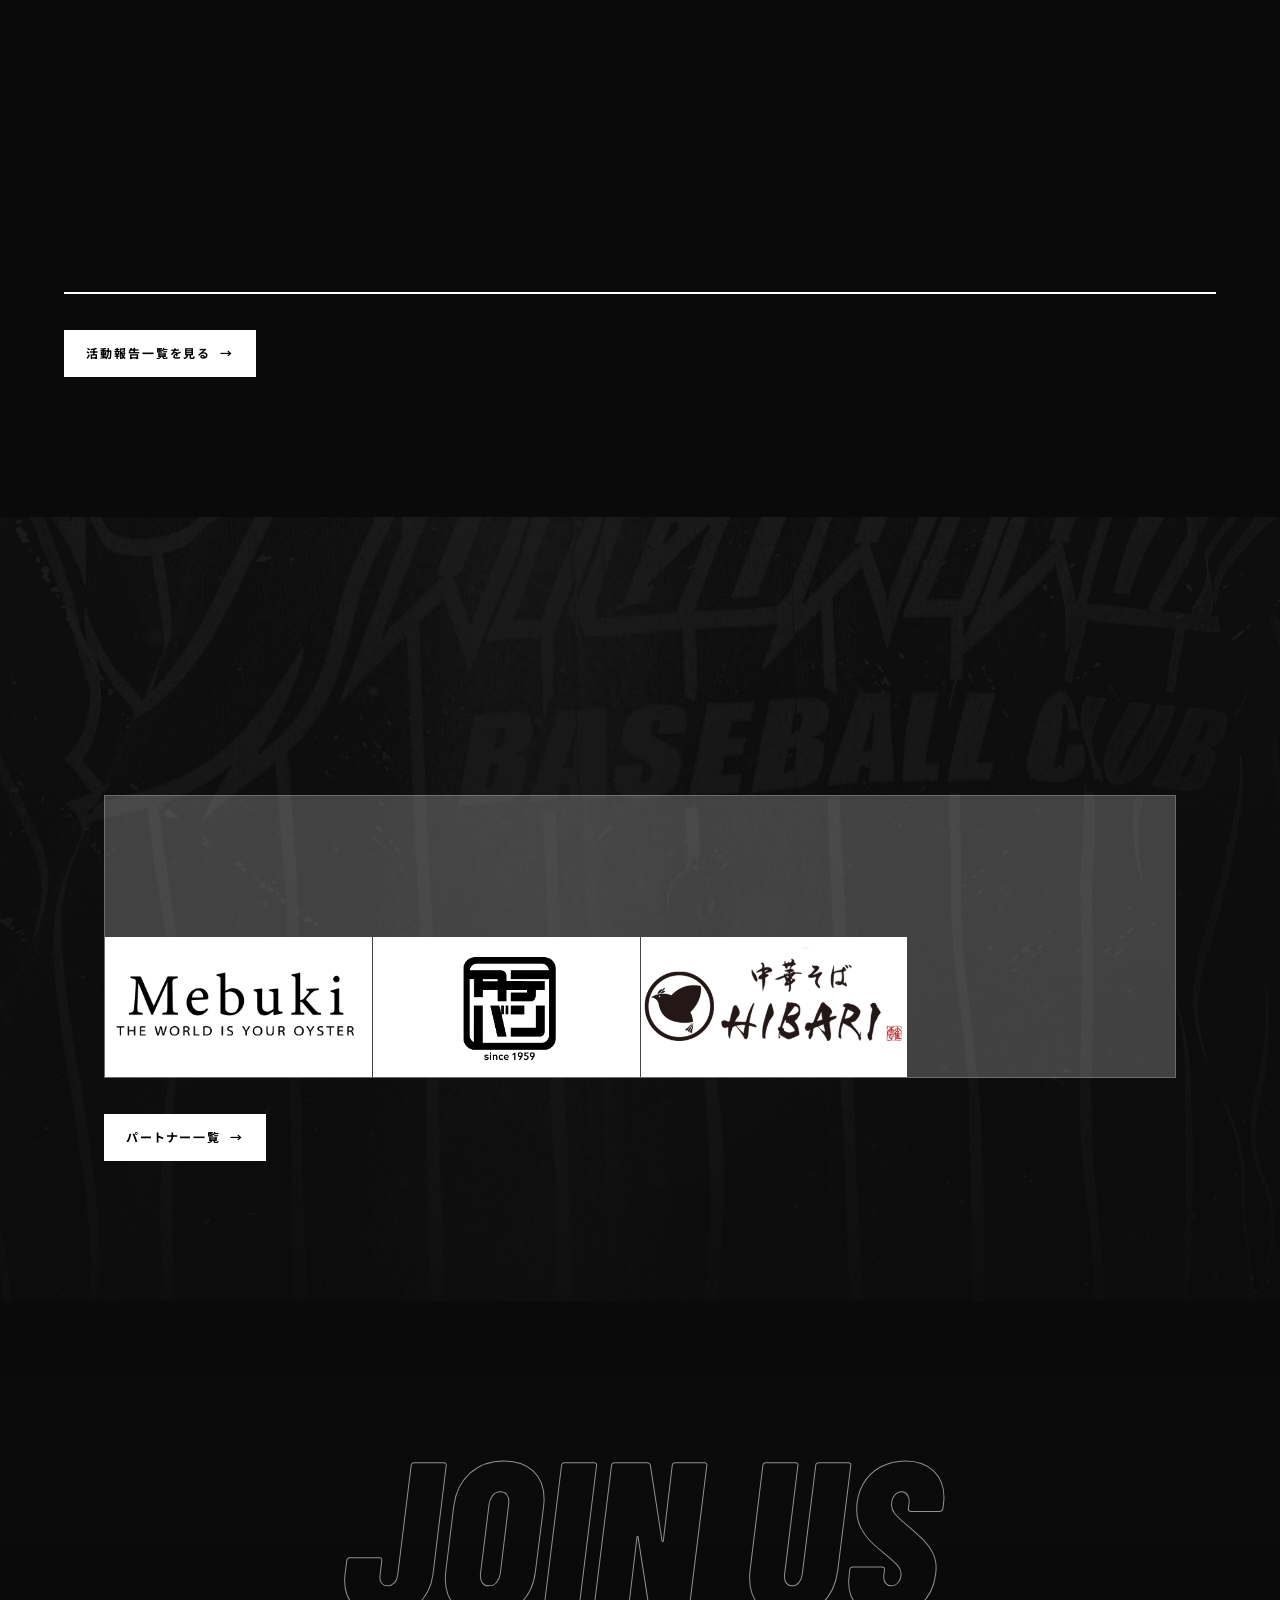
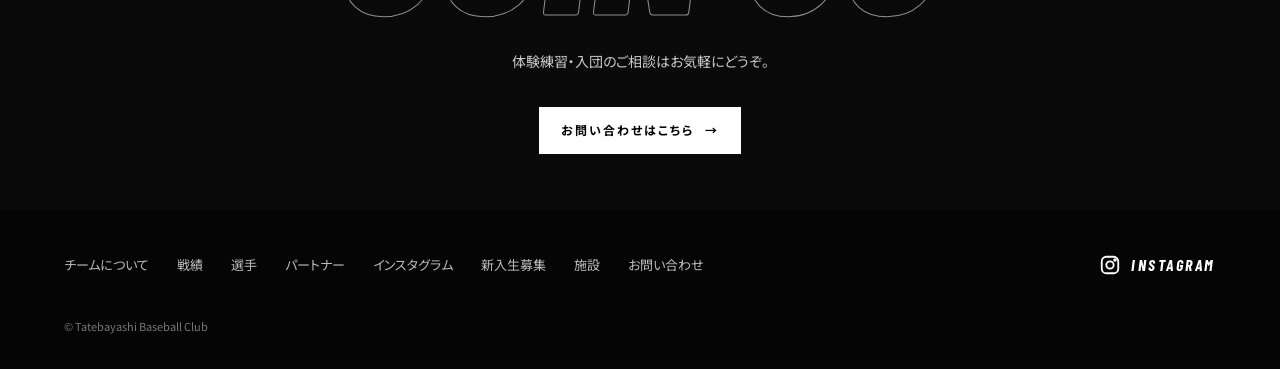
==== commit 56379692: "Add files via upload" ====
--- a/index.html
+++ b/index.html
@@ -28,9 +28,9 @@
       <p>館林ベースボールクラブが大切にしているのは、野球の技術や勝敗だけではありません。</p>
       <p>仲間と挑戦すること。自分で考え、選択すること。好きなことに夢中になること。そして、自分の選択に責任を持ち、行動すること。</p>
       <p>私たちは、野球を通じて得られる一つひとつの経験が、選手たちのこれからの人生を支える力になると考えています。</p>
-      <img class="msg-logo" src="assets/logo-white.png" alt="館林ベースボールクラブ" onerror="this.remove()">
     </div>
   </div>
+  <img class="msg-logo" src="assets/logo-white.png" alt="館林ベースボールクラブ" onerror="this.remove()">
 </div></section>
 
 <section id="news" class="news">
--- a/style.css
+++ b/style.css
@@ -195,7 +195,7 @@
 .btn{gap:10px;padding:12px 22px;font-size:12px;letter-spacing:.16em}
 /* 人生の主人公は → 下へ黒でフェードして活動報告へ */
 .message{padding-bottom:clamp(96px,14vw,180px);background:linear-gradient(to top,var(--black),rgba(10,10,10,0) 260px),linear-gradient(var(--black),rgba(10,10,10,0) 180px),linear-gradient(rgba(10,10,10,.68),rgba(10,10,10,.9)),url(assets/bg-message.jpg) center/cover no-repeat,var(--black)}
-.msg-logo{width:clamp(90px,13vw,140px);margin-top:36px}
+.msg-logo{display:block;width:50px;height:auto;margin:70px auto 0}
 .news{background:var(--black);color:#fff}
 .news .progress{background:rgba(255,255,255,.25)}.news .progress i{background:#fff}
 .news .loading{color:#bbb}
@@ -216,7 +216,6 @@
 .phero{display:flex;align-items:flex-end;min-height:clamp(320px,46vw,460px);background:linear-gradient(rgba(10,10,10,.55),rgba(10,10,10,.85)),var(--bg,none) center/cover no-repeat,var(--black)}
 .phero .in{width:100%}
 .phero.tall{min-height:clamp(440px,82svh,780px)}
-.msg-logo{display:block}
 
 /* ===== 下層ページのタイトル帯：高さを全ページ統一（横長）・文字も統一 ===== */
 .phero,.phero.tall{min-height:clamp(300px,34vw,400px)}
@@ -276,3 +275,5 @@
 .phero h1{order:1;margin-top:0}
 .phero .eyebrow{order:2;margin-top:14px}
 .phero time{order:3}
+.plist a,.plist div{padding:0}
+.plist img{width:100%;height:100%;max-width:none;max-height:none;object-fit:cover;filter:none;opacity:1}
